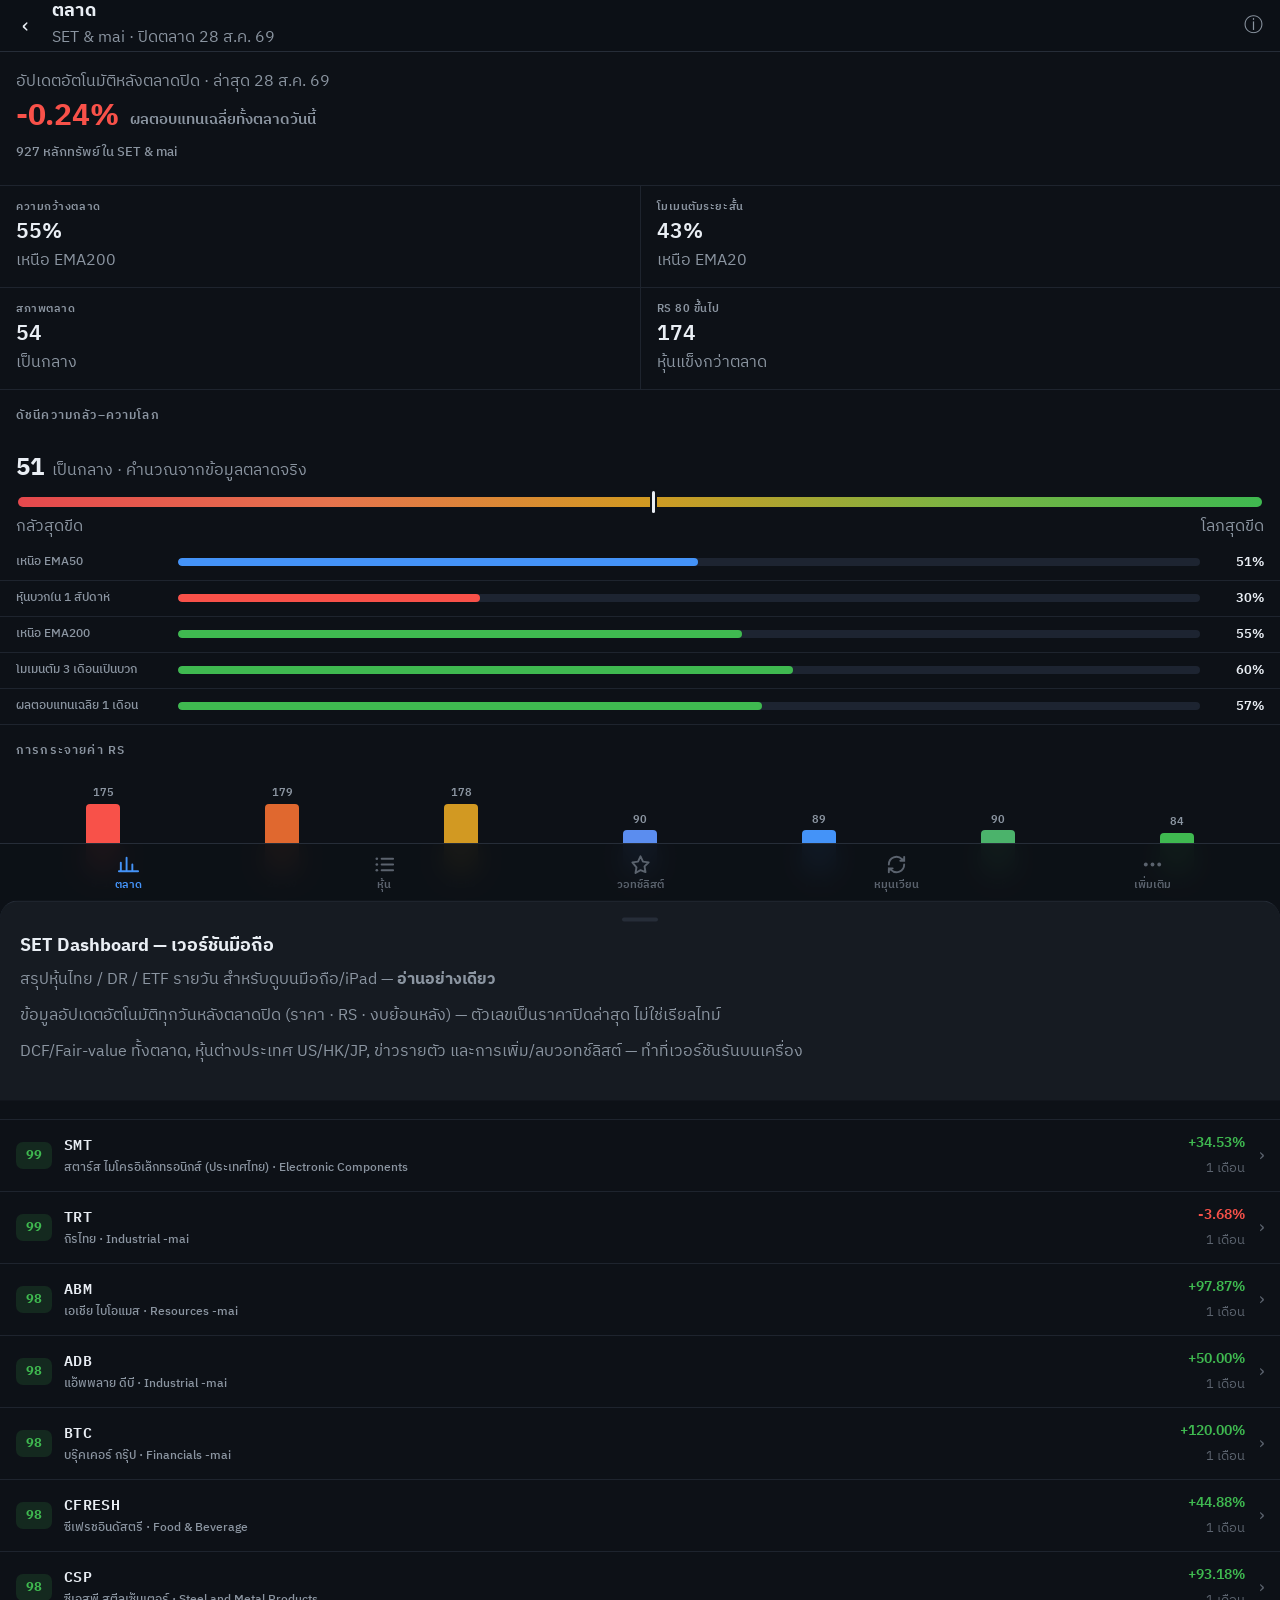
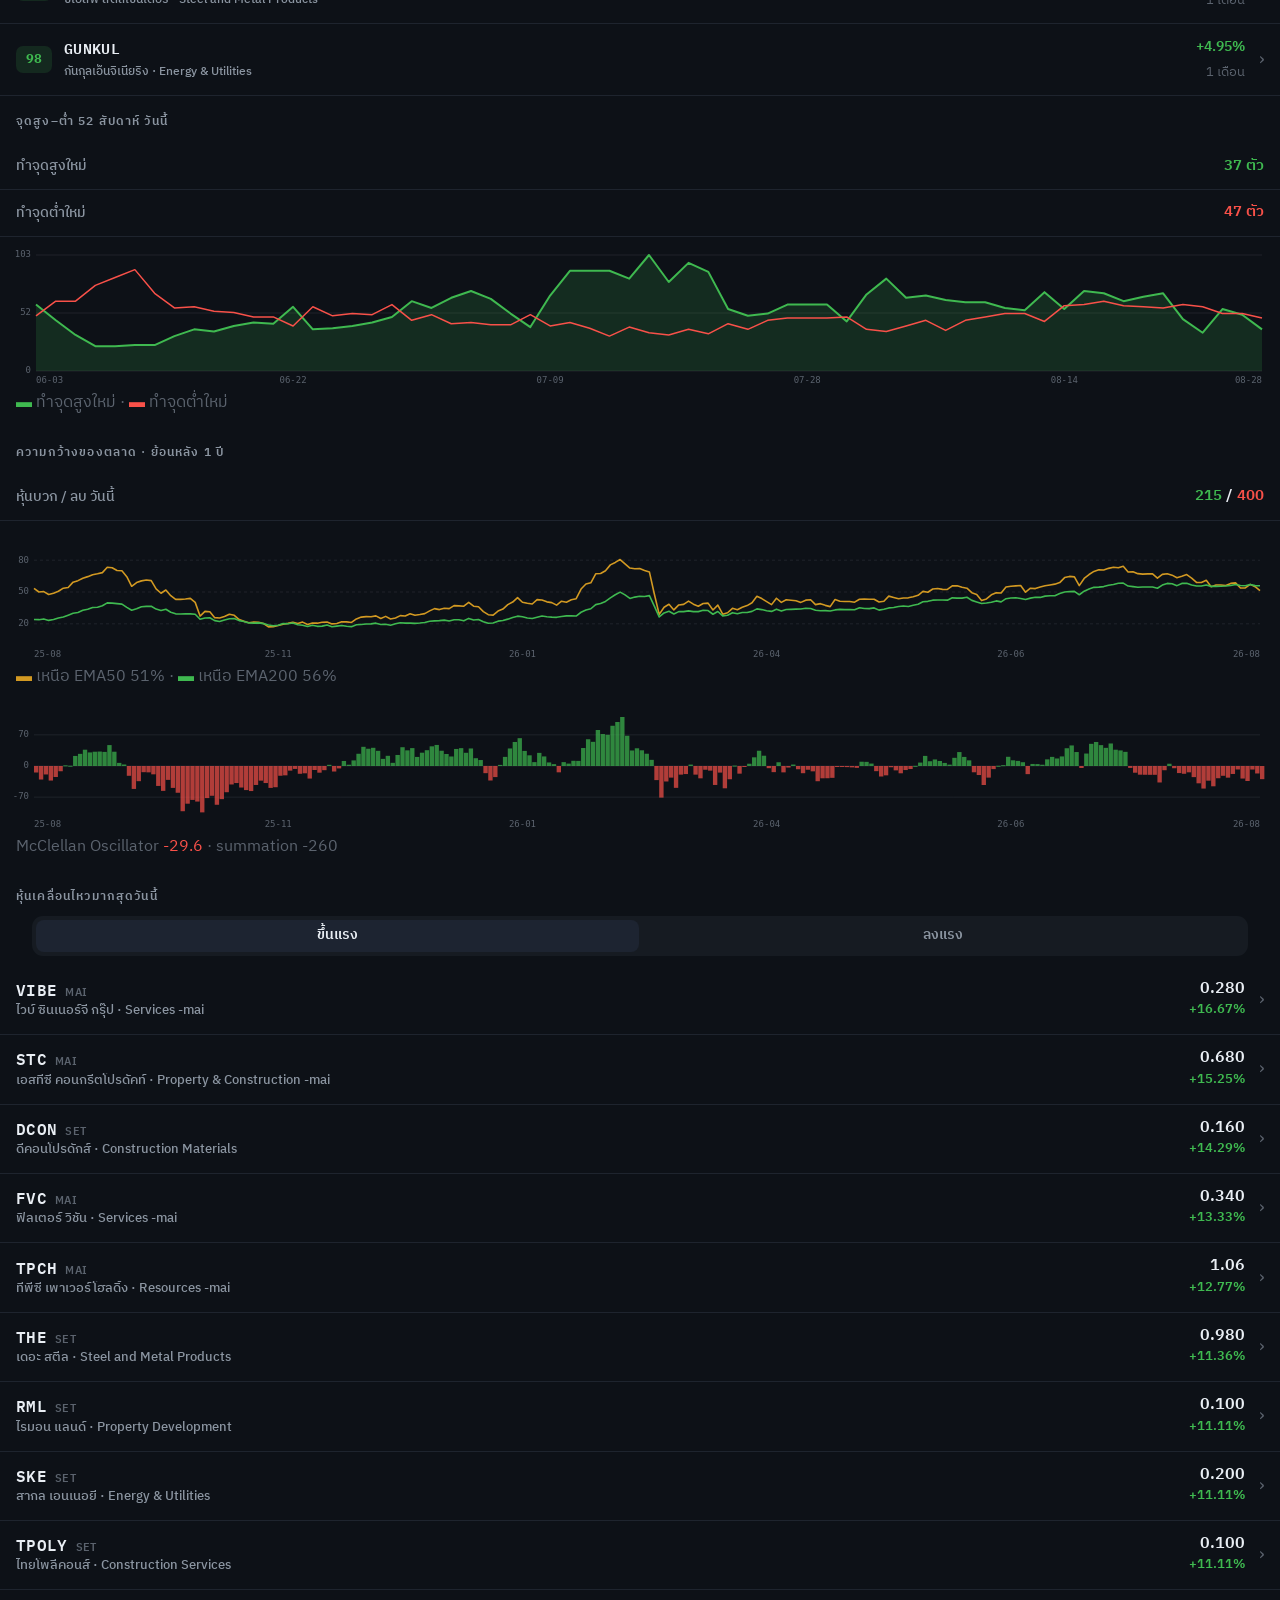
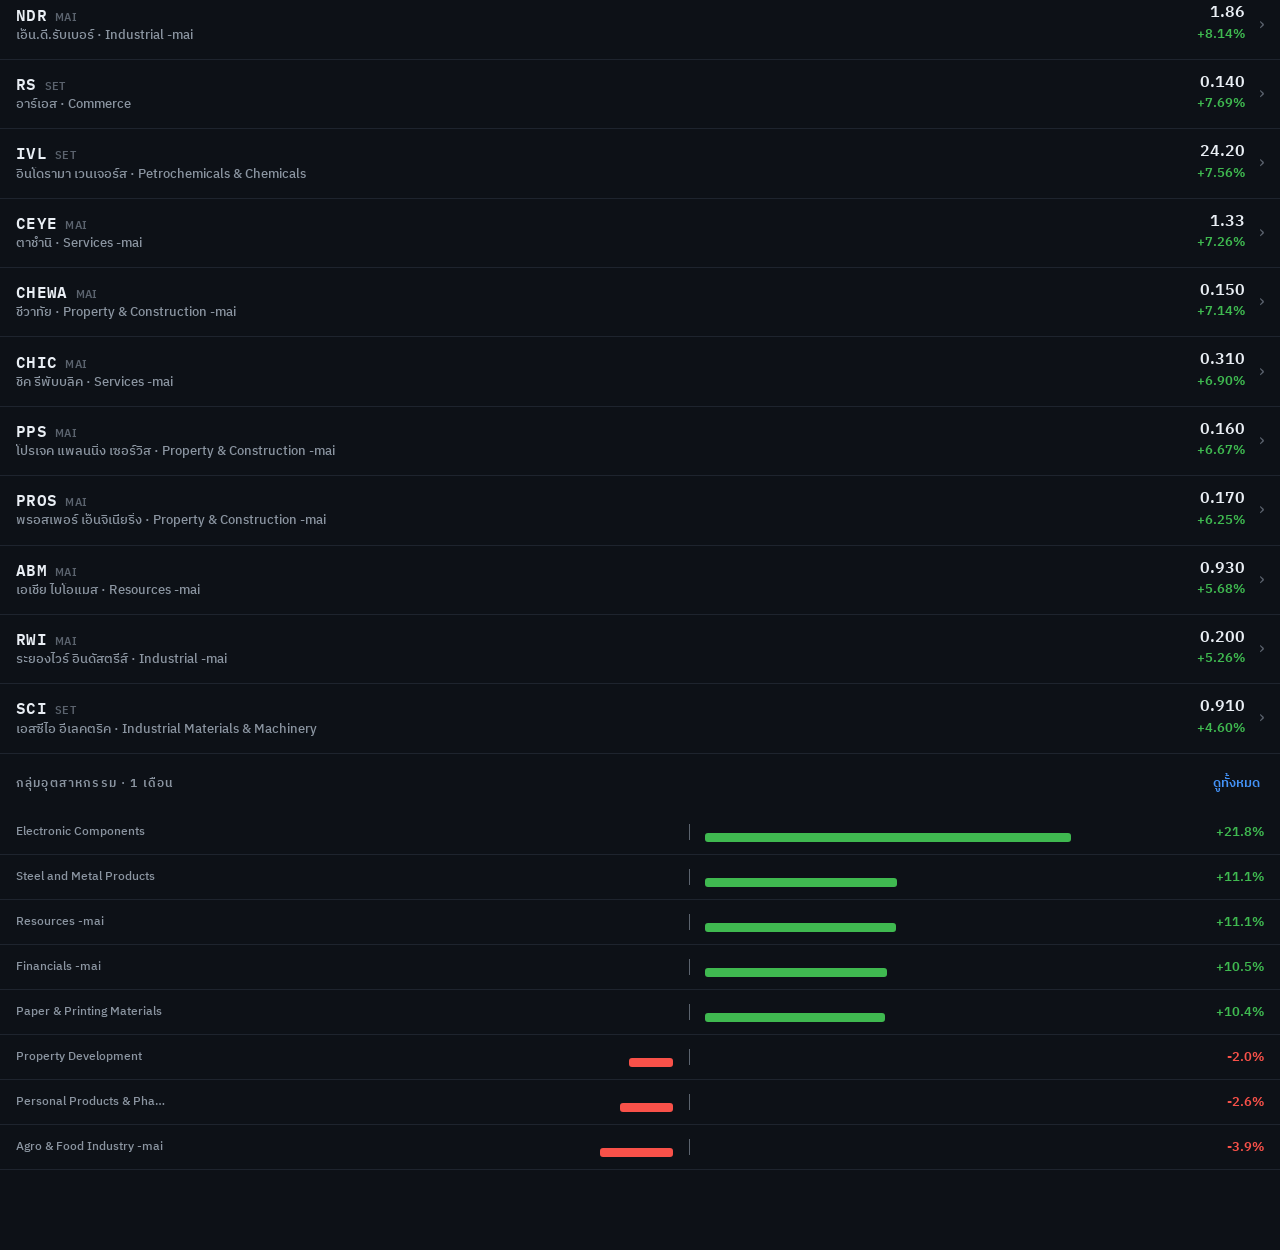
==== mobile/index.html @ a704f199 "mobile code-review: fix mai band chart null-trim, heatmap null sort order, valuation partial-load, v" ====
<!DOCTYPE html>
<html lang="th">
<head>
<meta charset="UTF-8">
<title>SET Dashboard</title>
<meta name="viewport" content="width=device-width, initial-scale=1, viewport-fit=cover">
<meta name="theme-color" content="#0d1117">
<meta name="description" content="สรุปหุ้นไทย / DR / ETF รายวัน — เวอร์ชันมือถือ อ่านอย่างเดียว">
<meta name="apple-mobile-web-app-capable" content="yes">
<meta name="apple-mobile-web-app-status-bar-style" content="black-translucent">
<meta name="apple-mobile-web-app-title" content="SET">
<link rel="manifest" href="manifest.json">
<link rel="icon" href="data:image/svg+xml,<svg xmlns='http://www.w3.org/2000/svg' viewBox='0 0 100 100'><text y='0.9em' font-size='90'>📈</text></svg>">
<link rel="apple-touch-icon" href="../static/icons/icon-180.png">
<link rel="preconnect" href="https://fonts.googleapis.com">
<link rel="preconnect" href="https://fonts.gstatic.com" crossorigin>
<link rel="stylesheet" href="https://fonts.googleapis.com/css2?family=IBM+Plex+Sans+Thai:wght@400;500;600;700&family=IBM+Plex+Mono:wght@500;600&display=swap">
<link rel="stylesheet" href="app.css?v=17">
</head>
<body>

<div class="boot" id="boot">
  <div class="spinner"></div>
  <div class="msg" id="bootMsg">กำลังโหลดข้อมูลตลาด…</div>
</div>

<div class="app" id="app" hidden>
  <header class="topbar">
    <button class="back-btn" id="backBtn" hidden aria-label="ย้อนกลับ">‹</button>
    <div style="flex:1;min-width:0">
      <h1 id="scrTitle">ตลาด</h1>
      <div class="sub" id="scrSub"></div>
    </div>
    <button class="icon-btn" id="infoBtn" aria-label="เกี่ยวกับ">ⓘ</button>
  </header>

  <main class="screen active" id="s-market"></main>
  <main class="screen" id="s-stocks"></main>
  <main class="screen" id="s-detail"></main>
  <main class="screen" id="s-watch"></main>
  <main class="screen" id="s-rotation"></main>
  <main class="screen" id="s-more"></main>
  <main class="screen" id="s-indices"></main>
  <main class="screen" id="s-valuation"></main>
  <main class="screen" id="s-heatmap"></main>
  <main class="screen" id="s-flow"></main>
  <main class="screen" id="s-screener"></main>

  <nav class="tabbar" id="tabbar">
    <button data-scr="market" class="on">
      <svg class="tb-ic" viewBox="0 0 24 24" fill="none" stroke="currentColor" stroke-width="2" stroke-linecap="round"><path d="M4 19V10M10 19V5M16 19v-7M22 19H2"/></svg>
      <span class="tb-l">ตลาด</span></button>
    <button data-scr="stocks">
      <svg class="tb-ic" viewBox="0 0 24 24" fill="none" stroke="currentColor" stroke-width="2" stroke-linecap="round"><path d="M9 6h12M9 12h12M9 18h12"/><circle cx="4" cy="6" r="1.4" fill="currentColor" stroke="none"/><circle cx="4" cy="12" r="1.4" fill="currentColor" stroke="none"/><circle cx="4" cy="18" r="1.4" fill="currentColor" stroke="none"/></svg>
      <span class="tb-l">หุ้น</span></button>
    <button data-scr="watch">
      <svg class="tb-ic" viewBox="0 0 24 24" fill="none" stroke="currentColor" stroke-width="2" stroke-linejoin="round"><path d="M12 3.5l2.6 5.5 5.9.8-4.3 4.2 1 5.9L12 17.9 6.8 20.9l1-5.9L3.5 9.8l5.9-.8z"/></svg>
      <span class="tb-l">วอทช์ลิสต์</span></button>
    <button data-scr="rotation">
      <svg class="tb-ic" viewBox="0 0 24 24" fill="none" stroke="currentColor" stroke-width="2" stroke-linecap="round"><path d="M4 12a8 8 0 0 1 13.7-5.6L20 8M20 4v4h-4"/><path d="M20 12a8 8 0 0 1-13.7 5.6L4 16M4 20v-4h4"/></svg>
      <span class="tb-l">หมุนเวียน</span></button>
    <button data-scr="more">
      <svg class="tb-ic" viewBox="0 0 24 24" fill="currentColor" stroke="none"><circle cx="5" cy="12" r="2"/><circle cx="12" cy="12" r="2"/><circle cx="19" cy="12" r="2"/></svg>
      <span class="tb-l">เพิ่มเติม</span></button>
  </nav>
</div>

<div class="scrim" id="scrim"></div>
<aside class="sheet" id="sheet" aria-label="เกี่ยวกับ">
  <div class="grab"></div>
  <h2>SET Dashboard — เวอร์ชันมือถือ</h2>
  <p>สรุปหุ้นไทย / DR / ETF รายวัน สำหรับดูบนมือถือ/iPad — <b>อ่านอย่างเดียว</b></p>
  <p>ข้อมูลอัปเดตอัตโนมัติทุกวันหลังตลาดปิด (ราคา · RS · งบย้อนหลัง) — ตัวเลขเป็นราคาปิดล่าสุด ไม่ใช่เรียลไทม์</p>
  <p>DCF/Fair-value ทั้งตลาด, หุ้นต่างประเทศ US/HK/JP, ข่าวรายตัว และการเพิ่ม/ลบวอทช์ลิสต์ — ทำที่เวอร์ชันรันบนเครื่อง</p>
</aside>

<div class="toast" id="toast"></div>

<script src="app.js?v=17"></script>
</body>
</html>
---- mobile/app.css ----
/* ============================================================
   SET Dashboard — เวอร์ชันมือถือ/iPad (viewer อ่านอย่างเดียว)
   Single committed dark world — ตรงกับ theme-color #0d1117 ของตัวเต็ม
   ทุกสี + พื้นหลัง body ทาจาก token ชัดเจน (ไม่ยืมพื้นจาก host)
   ============================================================ */
:root{
  --bg:#0d1117;
  --surface:#161b22;
  --surface-hi:#1d2431;
  --line:#262d38;
  --line-soft:#1e242e;
  --text:#e9eef4;
  --text-dim:#8b95a1;
  --text-mute:#5b636e;
  --up:#3fb950;
  --up-soft:rgba(63,185,80,.14);
  --down:#f85149;
  --down-soft:rgba(248,81,73,.14);
  --accent:#4493f8;
  --warn:#d29922;
  --sans:"IBM Plex Sans Thai","Noto Sans Thai",-apple-system,BlinkMacSystemFont,"Segoe UI",sans-serif;
  --mono:"IBM Plex Mono",ui-monospace,"SF Mono",Menlo,Consolas,monospace;
  --maxw:440px;
}
*{box-sizing:border-box}
html,body{margin:0;padding:0}
body{
  background:var(--bg);
  color:var(--text);
  font:400 16px/1.5 var(--sans);
  -webkit-font-smoothing:antialiased;
  text-rendering:optimizeLegibility;
}
button{font-family:inherit;color:inherit;cursor:pointer}
:focus-visible{outline:2px solid var(--accent);outline-offset:2px;border-radius:4px}

.app{
  max-width:var(--maxw);
  margin:0 auto;
  min-height:100dvh;
  background:var(--bg);
  position:relative;
  display:flex;
  flex-direction:column;
}
/* จอกว้างกว่าคอลัมน์เล็กน้อย (โฟนใหญ่/พับ) — คงคอลัมน์ 440px + ขีดขอบให้เห็นกรอบ */
@media (min-width:470px) and (max-width:599.98px){ .app{border-inline:1px solid var(--line)} }

/* ---------- iPad / จอกว้าง ≥600px: เต็มจอทุกแนว (เดิมตัน --maxw 440px เว้นขอบดำสองข้าง) ---------- */
@media (min-width:600px){
  :root{ --maxw:100%; }
  .app{ max-width:100%; }
  .tabbar{ max-width:100%; }
  .sheet{ max-width:560px; }                 /* bottom sheet ไม่ต้องเต็มจอ */
  .toast{ max-width:420px; }
  canvas.rrg{ max-width:560px; margin-inline:auto; }  /* RRG ต้องเกือบสี่เหลี่ยม ไม่งั้นบับเบิลยืดแนวนอน */
}

/* ---------- boot: loading / error ---------- */
.boot{
  position:fixed;inset:0;z-index:80;
  display:flex;flex-direction:column;align-items:center;justify-content:center;gap:16px;
  background:var(--bg);padding:32px;text-align:center;
}
.boot.hidden{display:none}
.spinner{
  width:34px;height:34px;border-radius:50%;
  border:3px solid var(--line);border-top-color:var(--accent);
  animation:spin .8s linear infinite;
}
@keyframes spin{to{transform:rotate(360deg)}}
.boot .msg{font:500 14px/1.5 var(--sans);color:var(--text-dim);max-width:280px}
.boot .btn{
  margin-top:6px;padding:11px 22px;border:0;border-radius:10px;
  background:var(--accent);color:#fff;font:600 14px/1 var(--sans);
}

/* ---------- toast ---------- */
.toast{
  position:fixed;left:50%;bottom:88px;transform:translateX(-50%) translateY(12px);
  z-index:70;max-width:calc(var(--maxw) - 32px);
  background:var(--surface-hi);color:var(--text);
  font:500 13px/1.4 var(--sans);
  padding:11px 16px;border-radius:10px;border:1px solid var(--line);
  box-shadow:0 8px 30px rgba(0,0,0,.5);
  opacity:0;pointer-events:none;transition:opacity .2s,transform .2s;
}
.toast.show{opacity:1;transform:translateX(-50%) translateY(0)}

/* ---------- top bar ---------- */
.topbar{
  position:sticky;top:0;z-index:40;
  min-height:52px;
  display:flex;align-items:center;gap:10px;
  padding:0 8px 0 14px;
  background:rgba(13,17,23,.86);
  backdrop-filter:blur(12px);
  -webkit-backdrop-filter:blur(12px);
  border-bottom:1px solid var(--line);
}
.topbar h1{
  font:700 18px/1.2 var(--sans);
  margin:0;flex:1;
  letter-spacing:.01em;
  white-space:nowrap;overflow:hidden;text-overflow:ellipsis;
}
.topbar .sub{font:500 12px/1.3 var(--text-dim);color:var(--text-dim);margin-top:3px;
  white-space:nowrap;overflow:hidden;text-overflow:ellipsis}
.icon-btn{
  width:38px;height:38px;flex:0 0 auto;
  display:grid;place-items:center;
  background:none;border:0;border-radius:10px;
  color:var(--text-dim);font-size:19px;
}
.icon-btn:active{background:var(--surface)}
.back-btn{
  width:34px;height:38px;flex:0 0 auto;
  display:grid;place-items:center;
  background:none;border:0;color:var(--text);
  font-size:22px;margin-left:-6px;
}

/* ---------- screens ---------- */
.screen{display:none;flex:1;padding-bottom:80px}
.screen.active{display:block;animation:fade .18s ease}
@keyframes fade{from{opacity:0;transform:translateY(4px)}to{opacity:1;transform:none}}

.sec{padding:20px 16px 6px}
.sec-head{display:flex;align-items:baseline;justify-content:space-between;margin-bottom:10px;gap:12px}
.sec-label{
  font:600 11.5px/1 var(--sans);
  letter-spacing:.1em;text-transform:uppercase;
  color:var(--text-dim);
}
.sec-link{font:600 12.5px/1 var(--sans);color:var(--accent);background:none;border:0;padding:4px;flex:0 0 auto}
.note{padding:14px 16px 4px;font:500 12.5px/1.65 var(--sans);color:var(--text-dim)}

/* ---------- generic list row ---------- */
.row{
  display:flex;align-items:center;gap:12px;
  padding:14px 16px;
  border-bottom:1px solid var(--line-soft);
  background:none;border-left:0;border-right:0;border-top:0;
  width:100%;text-align:left;
}
.row:active{background:var(--surface)}
.row .lead{flex:1;min-width:0}
.row .nm{
  display:flex;align-items:baseline;gap:8px;
  white-space:nowrap;overflow:hidden;
}
.tkr-lg{font:600 16px/1.2 var(--mono);letter-spacing:.02em;color:var(--text)}
.mkt-tag{font:600 10.5px/1 var(--sans);letter-spacing:.04em;color:var(--text-mute);text-transform:uppercase;flex:0 0 auto}
.row .sub2{
  display:block;margin-top:4px;
  font:500 12.5px/1.35 var(--sans);color:var(--text-dim);
  white-space:nowrap;overflow:hidden;text-overflow:ellipsis;
}
.row .trail{text-align:right;flex:0 0 auto;padding-left:10px}
.row .px{font:600 16px/1.15 var(--sans);font-variant-numeric:tabular-nums}
.row .dl{font:600 13px/1.2 var(--sans);font-variant-numeric:tabular-nums;margin-top:3px}
.up{color:var(--up)}
.down{color:var(--down)}
.flat{color:var(--text-dim)}
.chev{color:var(--text-mute);font-size:18px;flex:0 0 auto;margin-left:2px}

/* ---------- market: hero summary ---------- */
.mkt-hero{padding:18px 16px 8px}
.mkt-hero .as-of{font:500 12px/1.4 var(--text-dim);color:var(--text-dim)}
.mkt-hero .big{display:flex;align-items:flex-end;gap:12px;margin-top:8px}
.mkt-hero .idx{font:700 30px/1 var(--sans);font-variant-numeric:tabular-nums;letter-spacing:-.01em}
.mkt-hero .idx-d{font:600 15px/1.3 var(--sans);color:var(--text-dim);padding-bottom:3px}
.mkt-hero .hero-ctx{margin-top:12px;font:500 12.5px/1.5 var(--sans);color:var(--text-dim)}

.tiles{
  display:grid;grid-template-columns:1fr 1fr;gap:1px;
  background:var(--line-soft);
  border-block:1px solid var(--line-soft);
  margin-top:14px;
}
.tile{background:var(--bg);padding:14px 16px}
.tile .t-l{font:600 11px/1.3 var(--sans);letter-spacing:.05em;text-transform:uppercase;color:var(--text-dim)}
.tile .t-v{font:600 21px/1 var(--sans);font-variant-numeric:tabular-nums;margin-top:8px}
.tile .t-s{font:500 12px/1.35 var(--text-dim);color:var(--text-dim);margin-top:6px}

/* ---------- bars (breadth / fear-greed / sector) ---------- */
.bar-row{display:flex;align-items:center;gap:12px;padding:11px 16px;border-bottom:1px solid var(--line-soft)}
.bar-row .bl{font:500 13px/1 var(--sans);color:var(--text-dim);width:64px;flex:0 0 auto}
.bar-row .bl.wide{width:150px;font-size:12px;white-space:nowrap;overflow:hidden;text-overflow:ellipsis}
.track{flex:1;height:8px;border-radius:5px;background:var(--surface-hi);overflow:hidden;position:relative}
.fill{display:block;height:100%;border-radius:5px;background:var(--accent);min-width:3px}
.fill.g{background:var(--up)}
.fill.r{background:var(--down)}
.bar-row .bv{font:600 13px/1 var(--sans);font-variant-numeric:tabular-nums;width:52px;text-align:right;flex:0 0 auto}

/* diverging sector bar */
.dv{flex:1;height:22px;position:relative;display:flex;align-items:center}
.dv .mid{position:absolute;left:50%;top:3px;bottom:3px;width:1px;background:var(--text-mute)}
.dv .seg{position:absolute;height:9px;border-radius:3px}
.dv .seg.g{background:var(--up);left:50%}
.dv .seg.r{background:var(--down);right:50%}

/* ---------- RS distribution histogram ---------- */
.rsd{display:flex;align-items:flex-end;gap:5px;height:104px;padding:16px 16px 4px}
.rsd .col{flex:1;display:flex;flex-direction:column;align-items:center;justify-content:flex-end;height:100%;gap:5px;min-width:0}
.rsd .col .cnt{font:600 10.5px/1 var(--sans);color:var(--text-dim);font-variant-numeric:tabular-nums}
.rsd .col .bar{width:100%;max-width:34px;border-radius:4px 4px 2px 2px;min-height:3px}
.rsd-x{display:flex;gap:5px;padding:0 16px 2px}
.rsd-x span{flex:1;text-align:center;font:600 9.5px/1.3 var(--mono);color:var(--text-mute);letter-spacing:-.02em}
.rsd-sum{padding:8px 16px 12px;font:600 12px/1.5 var(--sans);color:var(--text-dim);font-variant-numeric:tabular-nums}

/* ---------- RS leaders row ---------- */
.rlr{display:flex;align-items:center;gap:12px;width:100%;text-align:left;
  padding:12px 16px;border:0;border-bottom:1px solid var(--line-soft);background:none}
.rlr:active{background:var(--surface)}
.rlr .rk{flex:0 0 auto;width:36px;height:27px;display:grid;place-items:center;border-radius:7px;
  background:var(--surface-hi);color:var(--text-dim);font:700 13px/1 var(--sans);font-variant-numeric:tabular-nums}
.rlr .rk.hot{background:var(--up-soft);color:var(--up)}
.rlr .mid2{flex:1;min-width:0}
.rlr .mid2 .tkr-lg{font-size:15px}
.rlr .mid2 .sub2{display:block;margin-top:3px;font:500 12px/1.3 var(--sans);color:var(--text-dim);
  white-space:nowrap;overflow:hidden;text-overflow:ellipsis}
.rlr .mo{flex:0 0 auto;text-align:right}
.rlr .mo .mv{font:600 13.5px/1.2 var(--sans);font-variant-numeric:tabular-nums}
.rlr .mo .ml{display:block;font:500 10px/1 var(--text-mute);color:var(--text-mute);margin-top:3px}

/* rotation row (เดิม — ยังใช้ที่ dvRow market) */
.rot-row{display:flex;align-items:center;gap:12px;padding:14px 16px;border-bottom:1px solid var(--line-soft)}
.rot-row .rl{width:170px;flex:0 0 auto;min-width:0}
.rot-row .rn{display:block;font:600 13.5px/1.3 var(--sans);white-space:nowrap;overflow:hidden;text-overflow:ellipsis}
.rot-row .rc{display:block;margin-top:3px;font:500 11px/1 var(--text-dim);color:var(--text-dim)}
.rot-row .rv{width:62px;flex:0 0 auto;text-align:right;font:600 15.5px/1 var(--sans);font-variant-numeric:tabular-nums}

/* ---------- rotation + RRG (เฟส 2 ข้อ 8) ---------- */
canvas.rrg{width:100%;height:340px;display:block;touch-action:manipulation}
.rrg-legend{display:flex;gap:7px;padding:2px 16px 10px;overflow-x:auto;scrollbar-width:none}
.rrg-legend::-webkit-scrollbar{display:none}
.rrg-chip{flex:0 0 auto;display:flex;align-items:center;gap:6px;padding:6px 11px;border-radius:9px;
  background:var(--surface);border:1px solid var(--line);
  font:600 11.5px/1 var(--sans);color:var(--text-dim);white-space:nowrap}
.rrg-chip .rc-sq{width:9px;height:9px;border-radius:3px;background:var(--cc);flex:0 0 auto}
.rrg-chip.on{border-color:var(--cc);color:var(--text);background:var(--surface-hi)}

.rot-sel{margin:4px 16px 8px;padding:13px 14px;border:1px solid var(--line);border-radius:12px;background:var(--surface)}
.rot-sel .rs-h{display:flex;align-items:center;gap:8px;justify-content:space-between}
.rot-sel .rs-n{font:600 14.5px/1.3 var(--sans);min-width:0;overflow:hidden;text-overflow:ellipsis;white-space:nowrap}
.rot-sel .rs-q{flex:0 0 auto;font:700 11px/1 var(--sans);padding:4px 9px;border-radius:7px}
.rot-sel .rs-g{display:grid;grid-template-columns:auto 1fr auto 1fr;gap:7px 12px;margin-top:11px;
  font:500 12px/1 var(--sans);color:var(--text-dim);align-items:baseline}
.rot-sel .rs-g b{font:600 13px/1 var(--sans);color:var(--text);text-align:right;font-variant-numeric:tabular-nums}
.rot-sel .rs-clear{margin-top:12px;width:100%;padding:9px;border:1px solid var(--line);border-radius:9px;
  background:var(--surface-hi);color:var(--text-dim);font:600 12.5px/1 var(--sans)}

.rot-row2{display:flex;align-items:center;gap:10px;width:100%;text-align:left;background:none;
  border:0;border-bottom:1px solid var(--line-soft);padding:13px 16px}
.rot-row2:active{background:var(--surface)}
.rot-row2 .rl{flex:1;min-width:0}
.rot-row2 .rn{display:block;font:600 13.5px/1.3 var(--sans);white-space:nowrap;overflow:hidden;text-overflow:ellipsis}
.rot-row2 .rc{display:block;margin-top:3px;font:500 11px/1 var(--sans);color:var(--text-dim)}
.rot-row2 .rq{flex:0 0 auto;width:52px;text-align:center;font:700 11.5px/1 var(--sans)}
.rot-row2 .rv{flex:0 0 auto;width:62px;text-align:right;font:600 15px/1 var(--sans);font-variant-numeric:tabular-nums}

.rot-al{display:flex;flex-wrap:wrap;align-items:baseline;gap:4px 8px;padding:9px 16px;border-bottom:1px solid var(--line-soft);
  font:500 12.5px/1.4 var(--sans)}
.rot-al .ra-d{font:600 10.5px/1 var(--mono);color:var(--text-mute)}
.rot-al .ra-n{font:600 12.5px/1.3 var(--sans);color:var(--text)}
.rot-al .ra-t{font:500 10px/1 var(--sans);color:var(--text-mute);border:1px solid var(--line);border-radius:5px;padding:2px 5px}
.rot-al .ra-q{width:100%;color:var(--text-dim);font:500 12px/1.3 var(--sans)}
.rot-al.pend{color:var(--text-dim)}

/* ---------- fear & greed compact ---------- */
.fg{padding:16px 16px 6px}
.fg-scale{
  height:10px;border-radius:6px;position:relative;margin:14px 2px 0;
  background:linear-gradient(90deg,#e5484d 0%,#e5734d 25%,#d29922 50%,#7cb342 75%,#3fb950 100%);
}
.fg-mark{position:absolute;top:-6px;width:3px;height:22px;border-radius:2px;background:var(--text);box-shadow:0 0 0 2px var(--bg)}
.fg-ends{display:flex;justify-content:space-between;font:500 11px/1 var(--text-dim);color:var(--text-dim);margin-top:8px}
.fg-val{display:flex;align-items:baseline;gap:8px;margin-top:2px}
.fg-val b{font:700 24px/1 var(--sans)}
.fg-val span{font:600 13px/1 var(--text-dim);color:var(--text-dim)}

/* ---------- segmented control ---------- */
.seg{display:flex;gap:3px;margin:14px 16px 4px;background:var(--surface);border-radius:11px;padding:4px}
.seg button{
  flex:1;padding:9px 6px;border:0;border-radius:8px;
  font:600 13.5px/1 var(--sans);color:var(--text-dim);background:none;
  transition:background .12s,color .12s;white-space:nowrap;
}
.seg button.on{background:var(--surface-hi);color:var(--text)}

/* ---------- search + sort ---------- */
.search{margin:12px 16px 0;position:relative}
.search input{
  width:100%;padding:11px 14px 11px 38px;
  background:var(--surface);border:1px solid var(--line);border-radius:11px;
  color:var(--text);font:500 15px/1 var(--sans);
}
.search input::placeholder{color:var(--text-mute)}
.search .mag{position:absolute;left:12px;top:50%;transform:translateY(-50%);width:17px;height:17px;color:var(--text-mute)}
.sortbar{display:flex;gap:8px;padding:12px 16px 4px;overflow-x:auto;scrollbar-width:none}
.sortbar::-webkit-scrollbar{display:none}
.sortchip{
  flex:0 0 auto;padding:7px 13px;border-radius:9px;
  background:var(--surface);border:1px solid var(--line);
  font:600 12.5px/1 var(--sans);color:var(--text-dim);
}
.sortchip.on{background:var(--accent);border-color:var(--accent);color:#fff}
.list-cap{padding:16px;font:500 12.5px/1.5 var(--text-mute);color:var(--text-mute);text-align:center}

/* ---------- stocks: view tabs (พอร์ตจาก "หุ้นทั้งหมด" ในเว็บ) ---------- */
.vtabs{display:flex;gap:6px;padding:12px 16px 2px;overflow-x:auto;scrollbar-width:none}
.vtabs::-webkit-scrollbar{display:none}
.vtab{
  flex:0 0 auto;padding:8px 13px;border-radius:9px;
  background:var(--surface);border:1px solid var(--line);
  font:600 12.5px/1 var(--sans);color:var(--text-dim);white-space:nowrap;
}
.vtab.on{background:var(--accent);border-color:var(--accent);color:#fff}

/* ---------- group breadth row (ความกว้าง EMA รายกลุ่ม) ---------- */
.gbr{padding:13px 16px;border-bottom:1px solid var(--line-soft)}
.gbr .gb-top{display:flex;align-items:baseline;justify-content:space-between;gap:10px}
.gbr .gb-nm{font:600 14px/1.3 var(--sans);white-space:nowrap;overflow:hidden;text-overflow:ellipsis}
.gbr .gb-sc{font:700 16px/1 var(--sans);font-variant-numeric:tabular-nums;flex:0 0 auto}
.gbr .gb-sub{font:500 11px/1 var(--text-dim);color:var(--text-dim);margin-top:4px}
.gbr .gb-bars{display:flex;flex-direction:column;gap:6px;margin-top:9px}
.gb-mini{display:flex;align-items:center;gap:8px}
.gb-mini .gb-ml{font:600 10px/1 var(--mono);color:var(--text-mute);width:46px;flex:0 0 auto;letter-spacing:-.02em}
.gb-mini .track{flex:1;height:6px;border-radius:4px;background:var(--surface-hi);overflow:hidden}
.gb-mini .gb-mv{font:600 11px/1 var(--sans);font-variant-numeric:tabular-nums;width:34px;text-align:right;flex:0 0 auto;color:var(--text-dim)}

/* ---------- sector rank grid (จัดอันดับกลุ่ม) ---------- */
.grk{
  display:grid;grid-template-columns:1fr 42px 42px 42px 42px 40px;gap:6px;align-items:center;
  padding:11px 16px;border-bottom:1px solid var(--line-soft);
  font-variant-numeric:tabular-nums;
}
.grk>span{text-align:center}
.grk.grk-hd{
  font:600 10px/1 var(--sans);letter-spacing:.02em;text-transform:uppercase;
  color:var(--text-dim);border-bottom:1px solid var(--line);
}
.grk .sr-nm{
  font:600 12.5px/1.3 var(--sans);text-align:left;
  display:flex;flex-direction:column;gap:2px;min-width:0;overflow:hidden;
}
.grk .sr-avg{font:700 13px/1 var(--sans);text-align:right}
.sr-mom{font:600 10.5px/1 var(--sans)}
.rkb{display:inline-block;padding:2px 5px;border-radius:4px;font:700 10.5px/1.4 var(--sans)}
.rkb.a{background:var(--up-soft);color:var(--up)}
.rkb.b{background:rgba(210,153,34,.16);color:var(--warn)}
.rkb.c{background:rgba(224,104,47,.18);color:#e0682f}
.rkb.d{background:var(--down-soft);color:var(--down)}
.rkb.flat{background:var(--surface-hi);color:var(--text-mute)}

/* ---------- detail: hero ---------- */
.d-hero{padding:16px}
.d-hero .d-px{display:flex;align-items:flex-end;gap:12px;flex-wrap:wrap}
.d-hero .d-big{font:700 34px/1 var(--sans);font-variant-numeric:tabular-nums;letter-spacing:-.015em}
.d-hero .d-chg{font:600 15px/1 var(--sans);font-variant-numeric:tabular-nums;padding-bottom:5px}
.d-hero .d-time{font:500 12px/1.4 var(--text-dim);color:var(--text-dim);margin-top:12px}

.tf{display:flex;gap:6px;padding:6px 16px 0;overflow-x:auto;scrollbar-width:none}
.tf::-webkit-scrollbar{display:none}
.tf button{
  flex:0 0 auto;padding:7px 13px;border:0;border-radius:8px;
  background:var(--surface);color:var(--text-dim);
  font:600 12.5px/1 var(--mono);letter-spacing:.02em;
}
.tf button.on{background:var(--accent);color:#fff}
.chart-wrap{padding:10px 8px 4px}
canvas.spark{width:100%;height:190px;display:block}
.range-note{
  display:flex;justify-content:space-between;align-items:baseline;padding:2px 16px 6px;
  font:600 13px/1 var(--sans);color:var(--text-dim);font-variant-numeric:tabular-nums;
}
.chart-src{padding:0 16px 12px;font:500 11px/1.4 var(--text-mute);color:var(--text-mute)}

/* ---------- stat rows ---------- */
.stat{
  display:flex;align-items:center;justify-content:space-between;gap:14px;
  padding:13px 16px;border-bottom:1px solid var(--line-soft);
}
.stat .k{font:500 14px/1.35 var(--sans);color:var(--text-dim)}
.stat .v{font:600 14.5px/1.35 var(--sans);font-variant-numeric:tabular-nums;text-align:right}
.pill{display:inline-block;padding:3px 9px;border-radius:999px;font:600 12px/1.5 var(--sans)}
.pill.g{background:var(--up-soft);color:var(--up)}
.pill.r{background:var(--down-soft);color:var(--down)}
.pill.n{background:var(--surface-hi);color:var(--text-dim)}
.pill.w{background:rgba(210,153,34,.16);color:var(--warn)}

/* quarterly P&L table */
.qtbl{padding:4px 8px 14px}
.qtr{
  display:grid;grid-template-columns:64px 1fr 1fr 58px;gap:8px;
  padding:9px 8px;border-bottom:1px solid var(--line-soft);
  font:600 12.5px/1.3 var(--sans);font-variant-numeric:tabular-nums;
  text-align:right;
}
.qtr span:first-child{text-align:left}
.qtr .qp{font:600 11.5px/1.3 var(--mono);color:var(--text-dim);letter-spacing:.02em}
.qtr.qhd{
  font:600 10.5px/1 var(--sans);letter-spacing:.04em;text-transform:uppercase;
  color:var(--text-dim);border-bottom:1px solid var(--line);
}

/* f-score checklist */
.fchk{padding:4px 16px 14px}
.fchk .fi{display:flex;gap:10px;padding:8px 0;font:500 13.5px/1.4 var(--sans);border-bottom:1px solid var(--line-soft)}
.fchk .fi:last-child{border-bottom:0}
.fchk .fi .mk{flex:0 0 auto;width:18px;text-align:center;font-weight:700}
.fchk .fi.ok .mk{color:var(--up)}
.fchk .fi.no .mk{color:var(--text-mute)}
.fchk .fi.no{color:var(--text-dim)}

/* ---------- "more" menu ---------- */
.mitem{
  display:flex;align-items:center;gap:13px;width:100%;text-align:left;
  padding:14px 16px;border:0;background:none;
  border-bottom:1px solid var(--line-soft);
}
.mitem:not(.soon):active{background:var(--surface)}
.mitem .mi-ic{font-size:18px;width:24px;text-align:center;flex:0 0 auto}
.mitem .mi-body{flex:1;min-width:0}
.mitem .mi-t{display:block;font:600 14px/1.3 var(--sans)}
.mitem .mi-s{display:block;margin-top:3px;font:500 11.5px/1.45 var(--sans);color:var(--text-dim)}
.mitem.soon{opacity:.5}
.mitem.soon .mi-t{color:var(--text-dim);font-weight:500}
.mi-badge{
  flex:0 0 auto;font:600 10px/1 var(--sans);color:var(--text-mute);
  border:1px solid var(--line);border-radius:6px;padding:4px 7px;letter-spacing:.02em;
}

/* ---------- bottom tab bar ---------- */
.tabbar{
  position:fixed;bottom:0;left:0;right:0;
  max-width:var(--maxw);margin:0 auto;z-index:50;
  display:grid;grid-template-columns:repeat(5,1fr);
  background:rgba(13,17,23,.94);
  backdrop-filter:blur(12px);-webkit-backdrop-filter:blur(12px);
  border-top:1px solid var(--line);
  padding-bottom:env(safe-area-inset-bottom);
}
.tabbar button{
  border:0;background:none;padding:9px 4px 10px;
  display:flex;flex-direction:column;align-items:center;gap:4px;
  color:var(--text-mute);
}
.tabbar button .tb-ic{width:23px;height:23px}
.tabbar button .tb-l{font:600 10.5px/1 var(--sans)}
.tabbar button.on{color:var(--accent)}

/* ---------- info sheet ---------- */
.scrim{position:fixed;inset:0;z-index:60;background:rgba(0,0,0,.5);opacity:0;pointer-events:none;transition:opacity .2s}
.scrim.open{opacity:1;pointer-events:auto}
.sheet{
  position:fixed;left:0;right:0;bottom:0;z-index:61;
  max-width:var(--maxw);margin:0 auto;
  background:var(--surface);
  border-radius:18px 18px 0 0;border-top:1px solid var(--line);
  transform:translateY(100%);transition:transform .24s cubic-bezier(.32,.72,0,1);
  max-height:82dvh;overflow-y:auto;
  padding:8px 20px calc(24px + env(safe-area-inset-bottom));
}
.sheet.open{transform:none}
.sheet .grab{width:36px;height:4px;border-radius:3px;background:var(--line);margin:8px auto 14px}
.sheet h2{font:700 18px/1.3 var(--sans);margin:0 0 10px}
.sheet p{font:500 13.5px/1.7 var(--text-dim);color:var(--text-dim);margin:0 0 12px}

/* ============================================================
   เฟส 2 ข้อ 4 + 6 : ดัชนีกลุ่ม / Valuation / Heatmap ตลาดไทย
   ============================================================ */

/* ---------- Heatmap grid (ตลาดไทย + ดัชนี) ---------- */
.hm-sec{padding:12px 12px 2px}
.hm-sh{display:flex;align-items:baseline;gap:8px;margin-bottom:6px;padding:0 4px}
.hm-sn{font:600 12px/1.3 var(--sans);flex:1;min-width:0;white-space:nowrap;overflow:hidden;text-overflow:ellipsis}
.hm-sh .up,.hm-sh .down{font:700 11.5px/1 var(--sans);font-variant-numeric:tabular-nums;flex:0 0 auto}
.hm-sc{font:500 10px/1 var(--text-mute);color:var(--text-mute);flex:0 0 auto}
.hm-cells{display:flex;flex-wrap:wrap;gap:3px}
.hm-cell{
  width:calc((100% - 12px)/5);min-width:0;
  border:0;border-radius:6px;padding:6px 3px;
  display:flex;flex-direction:column;align-items:center;gap:2px;line-height:1;
}
.hm-cell:active{filter:brightness(1.15)}
.hm-cell .hc-s{font:700 10.5px/1 var(--mono);letter-spacing:-.02em;max-width:100%;overflow:hidden;text-overflow:ellipsis;white-space:nowrap}
.hm-cell .hc-p{font:500 8.5px/1 var(--sans);opacity:.82;font-variant-numeric:tabular-nums}
.hm-cell .hc-v{font:600 9.5px/1 var(--sans);font-variant-numeric:tabular-nums}

/* ---------- ดัชนีกลุ่ม: การ์ด ---------- */
.idxr{padding:12px 16px 11px;border-bottom:1px solid var(--line-soft)}
.ir-top{display:flex;align-items:baseline;justify-content:space-between;gap:10px}
.ir-l{min-width:0;flex:1;display:flex;flex-direction:column;gap:2px}
.ir-sym{font:600 14px/1.15 var(--mono);letter-spacing:.02em}
.ir-nm{font:500 11.5px/1.3 var(--sans);color:var(--text-dim);white-space:nowrap;overflow:hidden;text-overflow:ellipsis}
.ir-r{text-align:right;flex:0 0 auto}
.ir-last{display:block;font:600 15px/1.15 var(--sans);font-variant-numeric:tabular-nums}
.ir-r .dl{font:600 12px/1.2 var(--sans);font-variant-numeric:tabular-nums;margin-top:2px;display:block}
.ir-spark{width:100%;height:52px;display:block;margin:8px 0 4px}
.ir-rets{display:flex;gap:4px}
.ir-rets>span{flex:1;text-align:center;display:flex;flex-direction:column;gap:2px;min-width:0}
.ir-rets i{font:500 9px/1 var(--sans);color:var(--text-mute);font-style:normal}
.ir-rets b{font:600 11px/1 var(--sans);font-variant-numeric:tabular-nums}
.ir-foot{display:flex;gap:16px;margin-top:9px}
.ir-foot>span{font:500 10.5px/1 var(--sans);color:var(--text-dim)}
.ir-foot b{font-weight:700;font-variant-numeric:tabular-nums}

/* ---------- Valuation ---------- */
.vsnap{padding:4px 16px 2px}
.vs-row{padding:12px 0;border-bottom:1px solid var(--line-soft)}
.vs-row:last-child{border-bottom:0}
.vs-mk{font:700 13px/1 var(--sans);margin-bottom:10px}
.vs-grid{display:grid;grid-template-columns:1fr 1fr 1fr;gap:12px 8px}
.vs-c{display:flex;flex-direction:column;gap:3px;min-width:0}
.vs-c i{font:500 10px/1.2 var(--sans);color:var(--text-mute);font-style:normal}
.vs-c b{font:600 13px/1.2 var(--sans);font-variant-numeric:tabular-nums;white-space:nowrap;overflow:hidden;text-overflow:ellipsis}

.vband{padding:2px 16px 2px}
.vband-h{font:600 10.5px/1 var(--sans);letter-spacing:.1em;text-transform:uppercase;color:var(--text-dim);padding:14px 0 2px}
.vcard{padding:13px 0;border-bottom:1px solid var(--line-soft)}
.vcard:last-child{border-bottom:0}
.vc-head{display:flex;align-items:center;justify-content:space-between;gap:10px}
.vc-t{font:600 13px/1.2 var(--sans)}
.vc-now{font:700 26px/1 var(--sans);font-variant-numeric:tabular-nums;margin:9px 0 3px}
.vc-now i{font:600 13px/1 var(--text-dim);color:var(--text-dim);font-style:normal;margin-left:2px}
.vc-pct{font:500 11.5px/1.4 var(--sans);color:var(--text-dim);margin-bottom:6px}
.vc-pct b{color:var(--text);font-variant-numeric:tabular-nums}
.vcard .track{margin:0 0 8px}
.vc-spark{width:100%;height:92px;display:block;margin-bottom:6px}
.vc-stat{font:500 10.5px/1.5 var(--sans);color:var(--text-mute);font-variant-numeric:tabular-nums}

/* ============================================================
   เฟส 2 ข้อ 5 : เงินทุน (กระแสเงิน / ชอร์ต / ผู้บริหาร / สัญญาณรวม)
   ============================================================ */

/* ---------- กระแสเงิน: legend + ตาราง ---------- */
.flow-leg{display:flex;flex-wrap:wrap;gap:12px 16px;padding:8px 16px 2px}
.flow-leg span{display:flex;align-items:center;gap:5px;font:500 11.5px/1.3 var(--sans);color:var(--text-dim)}
.flow-leg i{width:10px;height:10px;border-radius:3px;flex:0 0 auto}
.flow-leg b{font-weight:700;font-variant-numeric:tabular-nums}

.ftbl{padding:6px 8px 18px}
.ftr{display:grid;gap:6px;padding:8px 6px;border-bottom:1px solid var(--line-soft);
  font:600 11.5px/1.3 var(--mono);text-align:right;font-variant-numeric:tabular-nums;align-items:center}
.ftr>span:first-child{text-align:left;color:var(--text-dim);font-family:var(--sans)}
.ftr.fhd{font:600 10px/1.2 var(--sans);letter-spacing:.02em;text-transform:uppercase;
  color:var(--text-dim);border-bottom:1px solid var(--line)}
.ftr.ftot{font-weight:700;background:var(--surface);border-radius:6px;border-bottom:0;margin:2px 0}

/* ---------- ชอร์ต: สรุป chips ---------- */
.shsum{display:grid;grid-template-columns:repeat(4,1fr);gap:8px;padding:12px 16px 6px}
.shc{display:flex;flex-direction:column;align-items:center;gap:3px;padding:10px 4px;border-radius:10px;
  background:var(--surface);border:1px solid var(--line)}
.shc b{font:700 17px/1 var(--sans);font-variant-numeric:tabular-nums}
.shc i{font:500 10px/1.2 var(--sans);color:var(--text-dim);font-style:normal}
.shc.on{border-color:var(--accent);background:var(--surface-hi)}

/* ---------- ชอร์ต: Squeeze radar ---------- */
.sqz{display:flex;flex-wrap:wrap;gap:8px;padding:6px 16px 4px}
.sqzc{flex:1;min-width:150px;background:var(--surface);border:1px solid var(--line);border-radius:10px;padding:10px 12px;text-align:left}
.sqzc .sq-s{font:700 15px/1 var(--mono);color:var(--accent)}
.sqzc .sq-r{display:flex;justify-content:space-between;gap:8px;margin-top:6px;font:500 11px/1.3 var(--sans);color:var(--text-dim)}
.sqzc .sq-r b{color:var(--text);font-weight:700;font-variant-numeric:tabular-nums}

/* ---------- ชอร์ต: ตารางรายหุ้น ---------- */
.shr{display:grid;grid-template-columns:1fr auto auto;gap:12px;align-items:center;
  padding:11px 16px;border:0;border-bottom:1px solid var(--line-soft);
  width:100%;text-align:left;background:none}
.shr:active{background:var(--surface)}
.shr .s-l{min-width:0}
.shr .s-l .tkr-lg{font-size:14px}
.shr .s-l .sub2{display:block;margin-top:3px;font:500 11.5px/1.3 var(--sans);color:var(--text-dim);
  white-space:nowrap;overflow:hidden;text-overflow:ellipsis}
.shr .s-pos{text-align:right;font:700 13px/1.25 var(--sans);font-variant-numeric:tabular-nums;flex:0 0 auto;min-width:56px}
.shr .s-pos .pb{display:block;height:3px;border-radius:2px;margin-top:4px;min-width:4px}
.shr .s-tr{text-align:right;font:600 12px/1.35 var(--sans);font-variant-numeric:tabular-nums;min-width:56px}
.shr .s-tr .s-tl{display:block;font:500 9px/1.2 var(--sans);color:var(--text-mute)}

/* ---------- ผู้บริหาร: rows ---------- */
.inr{display:grid;grid-template-columns:1fr auto;gap:12px;align-items:center;
  padding:11px 16px;border:0;border-bottom:1px solid var(--line-soft);
  width:100%;text-align:left;background:none}
.inr:active{background:var(--surface)}
.inr .i-l{min-width:0}
.inr .i-l .i-t{font:600 13.5px/1.3 var(--sans);white-space:nowrap;overflow:hidden;text-overflow:ellipsis}
.inr .i-l .i-t .tk{font:600 14px/1 var(--mono);color:var(--text)}
.inr .i-l .i-s{display:block;margin-top:3px;font:500 11px/1.3 var(--sans);color:var(--text-dim);
  white-space:nowrap;overflow:hidden;text-overflow:ellipsis}
.inr .i-r{text-align:right;font:600 12.5px/1.3 var(--sans);font-variant-numeric:tabular-nums;flex:0 0 auto}
.inr .i-r .i-sub{display:block;font:500 9.5px/1.2 var(--sans);color:var(--text-mute);margin-top:2px}

/* ---------- สัญญาณรวม: rows ---------- */
.cfx-hd{display:grid;grid-template-columns:1fr 52px 40px 52px;gap:8px;padding:12px 16px 6px;
  font:600 9.5px/1.2 var(--sans);letter-spacing:.02em;color:var(--text-dim)}
.cfx-hd>span:not(:first-child){text-align:right}
.cfxr{display:grid;grid-template-columns:1fr 52px 40px 52px;gap:8px;align-items:center;
  padding:11px 16px;border:0;border-bottom:1px solid var(--line-soft);
  width:100%;text-align:left;background:none}
.cfxr:active{background:var(--surface)}
.cfxr .c-l{min-width:0}
.cfxr .c-l .tkr-lg{font-size:14px}
.cfxr .c-l .sub2{display:block;margin-top:2px;font:500 11px/1.3 var(--sans);color:var(--text-dim);
  white-space:nowrap;overflow:hidden;text-overflow:ellipsis}
.cfxr .c-v2{display:block;margin-top:3px;font:500 10px/1.45 var(--mono);color:var(--text-mute);letter-spacing:-.02em}
.cfxr .c-px{text-align:right;font:600 12.5px/1.3 var(--sans);font-variant-numeric:tabular-nums}
.cfxr .c-sc{text-align:right;font:700 16px/1 var(--sans);font-variant-numeric:tabular-nums}
.cfxr .c-d{text-align:right;font:700 12px/1 var(--sans);letter-spacing:2px}
.warn-star{font-size:11px}

/* ============================================================
   เฟส 2 ข้อ 7 : สแกนหุ้น (Screener) + Screener+
   ============================================================ */
.scr-f{padding:0 0 2px}
.scr-fl{font:600 11px/1.35 var(--sans);color:var(--text-dim);padding:12px 16px 0;letter-spacing:.02em}
.scr-fl.scr-fgrp{color:var(--accent);letter-spacing:.08em;text-transform:uppercase;font-size:10.5px;padding-top:20px}
.scr-price{display:flex;gap:8px;padding:8px 16px 2px}
.scr-price input{
  flex:1;min-width:0;padding:10px 12px;
  background:var(--surface);border:1px solid var(--line);border-radius:10px;
  color:var(--text);font:500 14px/1 var(--sans);
}
.scr-price input::placeholder{color:var(--text-mute)}

.scrr{
  display:grid;grid-template-columns:1fr auto;gap:12px;align-items:start;
  padding:12px 16px;border:0;border-bottom:1px solid var(--line-soft);
  width:100%;text-align:left;background:none;
}
.scrr:active{background:var(--surface)}
.scrr .sc-l{min-width:0}
.scrr .sc-t{display:flex;align-items:baseline;gap:8px;white-space:nowrap;overflow:hidden}
.scrr .sc-t .tkr-lg{font-size:15px}
.scrr .sc-sub{
  display:block;margin-top:3px;font:500 11.5px/1.3 var(--sans);color:var(--text-dim);
  white-space:nowrap;overflow:hidden;text-overflow:ellipsis;
}
.scrr .sc-fin{display:flex;flex-wrap:wrap;gap:3px 10px;margin-top:6px}
.scrr .sc-fin b{font:600 10.5px/1.4 var(--sans);font-variant-numeric:tabular-nums;color:var(--text-dim)}
.scrr .sc-r{text-align:right;flex:0 0 auto}
.scrr .sc-px{font:600 15px/1.15 var(--sans);font-variant-numeric:tabular-nums}
.scrr .sc-ch{display:block;margin-top:3px;font:600 12px/1.2 var(--sans);font-variant-numeric:tabular-nums}

@media (prefers-reduced-motion:reduce){
  *{animation-duration:.01ms!important;transition-duration:.01ms!important}
}
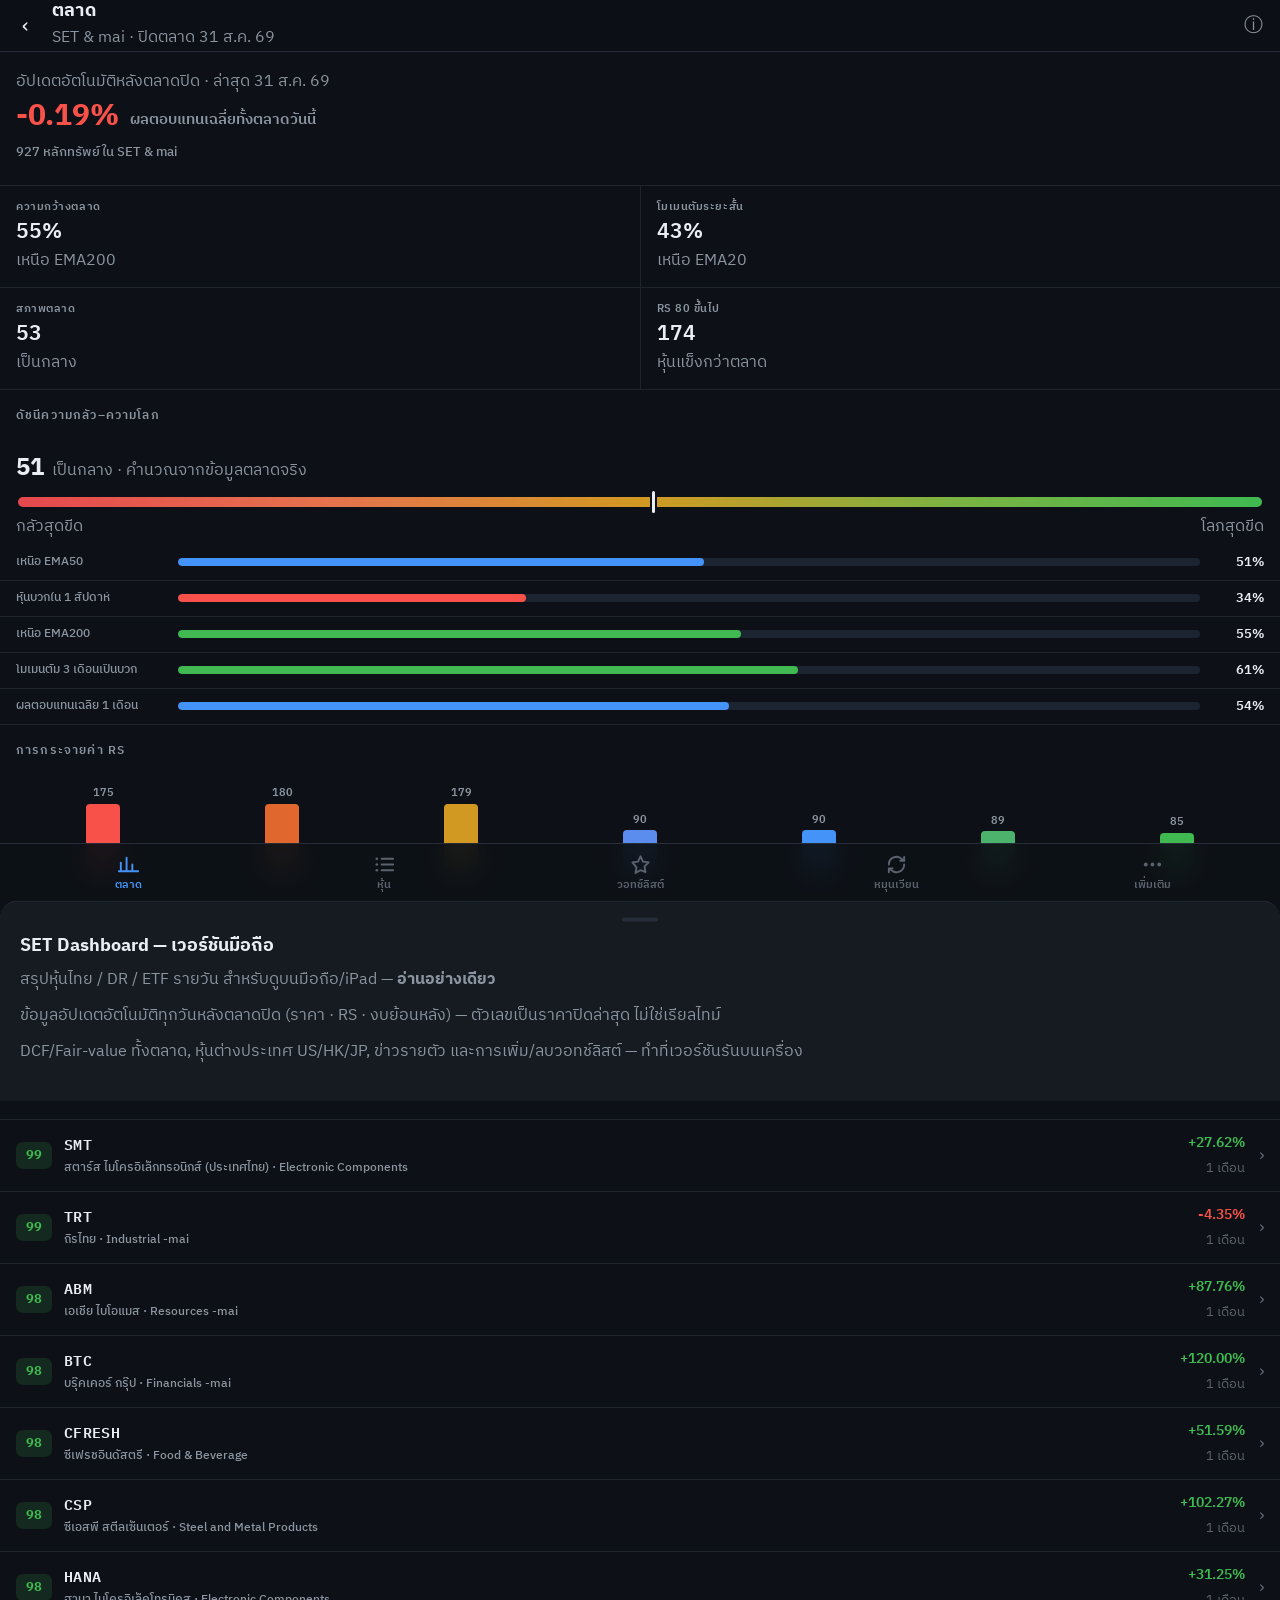
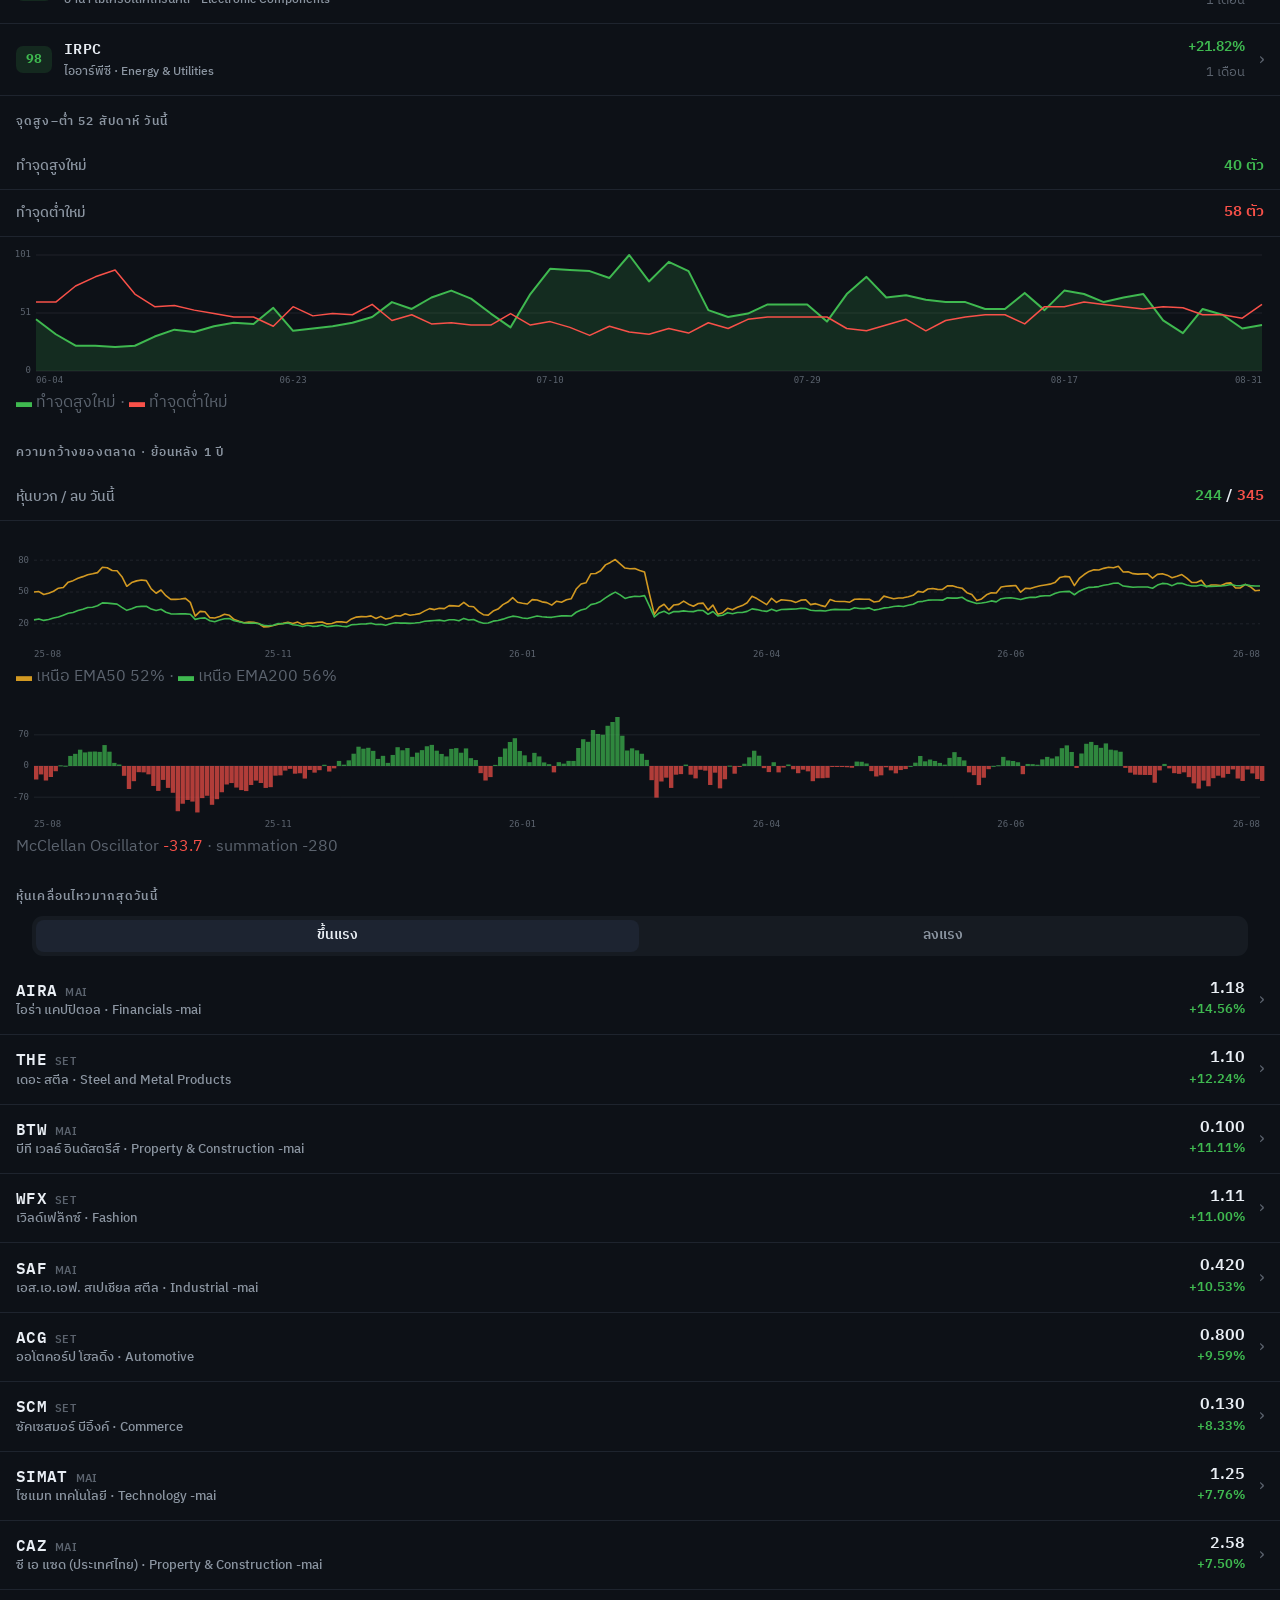
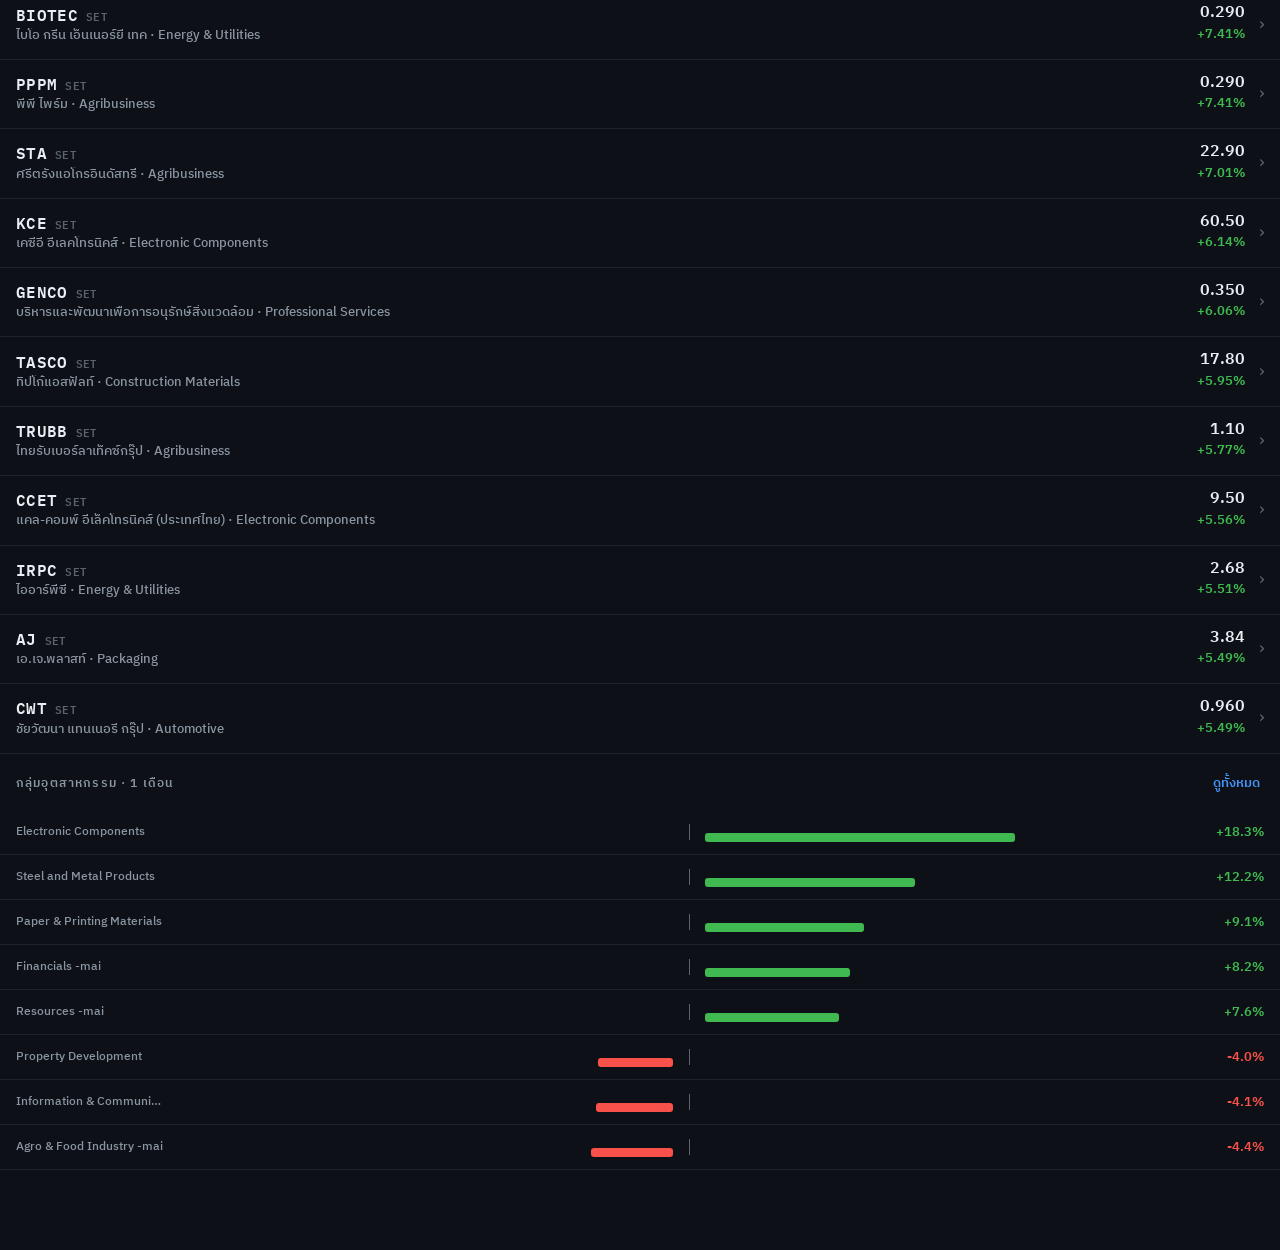
==== commit fdb07f42: "update Co-Authored-By: Claude Sonnet 5 <noreply@anthropic.com>" ====
--- a/mobile/index.html
+++ b/mobile/index.html
@@ -15,7 +15,7 @@
 <link rel="preconnect" href="https://fonts.googleapis.com">
 <link rel="preconnect" href="https://fonts.gstatic.com" crossorigin>
 <link rel="stylesheet" href="https://fonts.googleapis.com/css2?family=IBM+Plex+Sans+Thai:wght@400;500;600;700&family=IBM+Plex+Mono:wght@500;600&display=swap">
-<link rel="stylesheet" href="app.css?v=17">
+<link rel="stylesheet" href="app.css?v=21">
 </head>
 <body>
 
@@ -76,6 +76,6 @@
 
 <div class="toast" id="toast"></div>
 
-<script src="app.js?v=17"></script>
+<script src="app.js?v=21"></script>
 </body>
 </html>
--- a/mobile/app.css
+++ b/mobile/app.css
@@ -619,7 +619,7 @@
 .scr-price input{
   flex:1;min-width:0;padding:10px 12px;
   background:var(--surface);border:1px solid var(--line);border-radius:10px;
-  color:var(--text);font:500 14px/1 var(--sans);
+  color:var(--text);font:500 16px/1 var(--sans);
 }
 .scr-price input::placeholder{color:var(--text-mute)}
 
@@ -637,7 +637,8 @@
   white-space:nowrap;overflow:hidden;text-overflow:ellipsis;
 }
 .scrr .sc-fin{display:flex;flex-wrap:wrap;gap:3px 10px;margin-top:6px}
-.scrr .sc-fin b{font:600 10.5px/1.4 var(--sans);font-variant-numeric:tabular-nums;color:var(--text-dim)}
+/* สีมาจากคลาส .up/.down/.flat ที่ scrPlusRow ใส่ให้ทุก <b> — อย่าใส่ color ตรงนี้ (จะ override) */
+.scrr .sc-fin b{font:600 10.5px/1.4 var(--sans);font-variant-numeric:tabular-nums}
 .scrr .sc-r{text-align:right;flex:0 0 auto}
 .scrr .sc-px{font:600 15px/1.15 var(--sans);font-variant-numeric:tabular-nums}
 .scrr .sc-ch{display:block;margin-top:3px;font:600 12px/1.2 var(--sans);font-variant-numeric:tabular-nums}
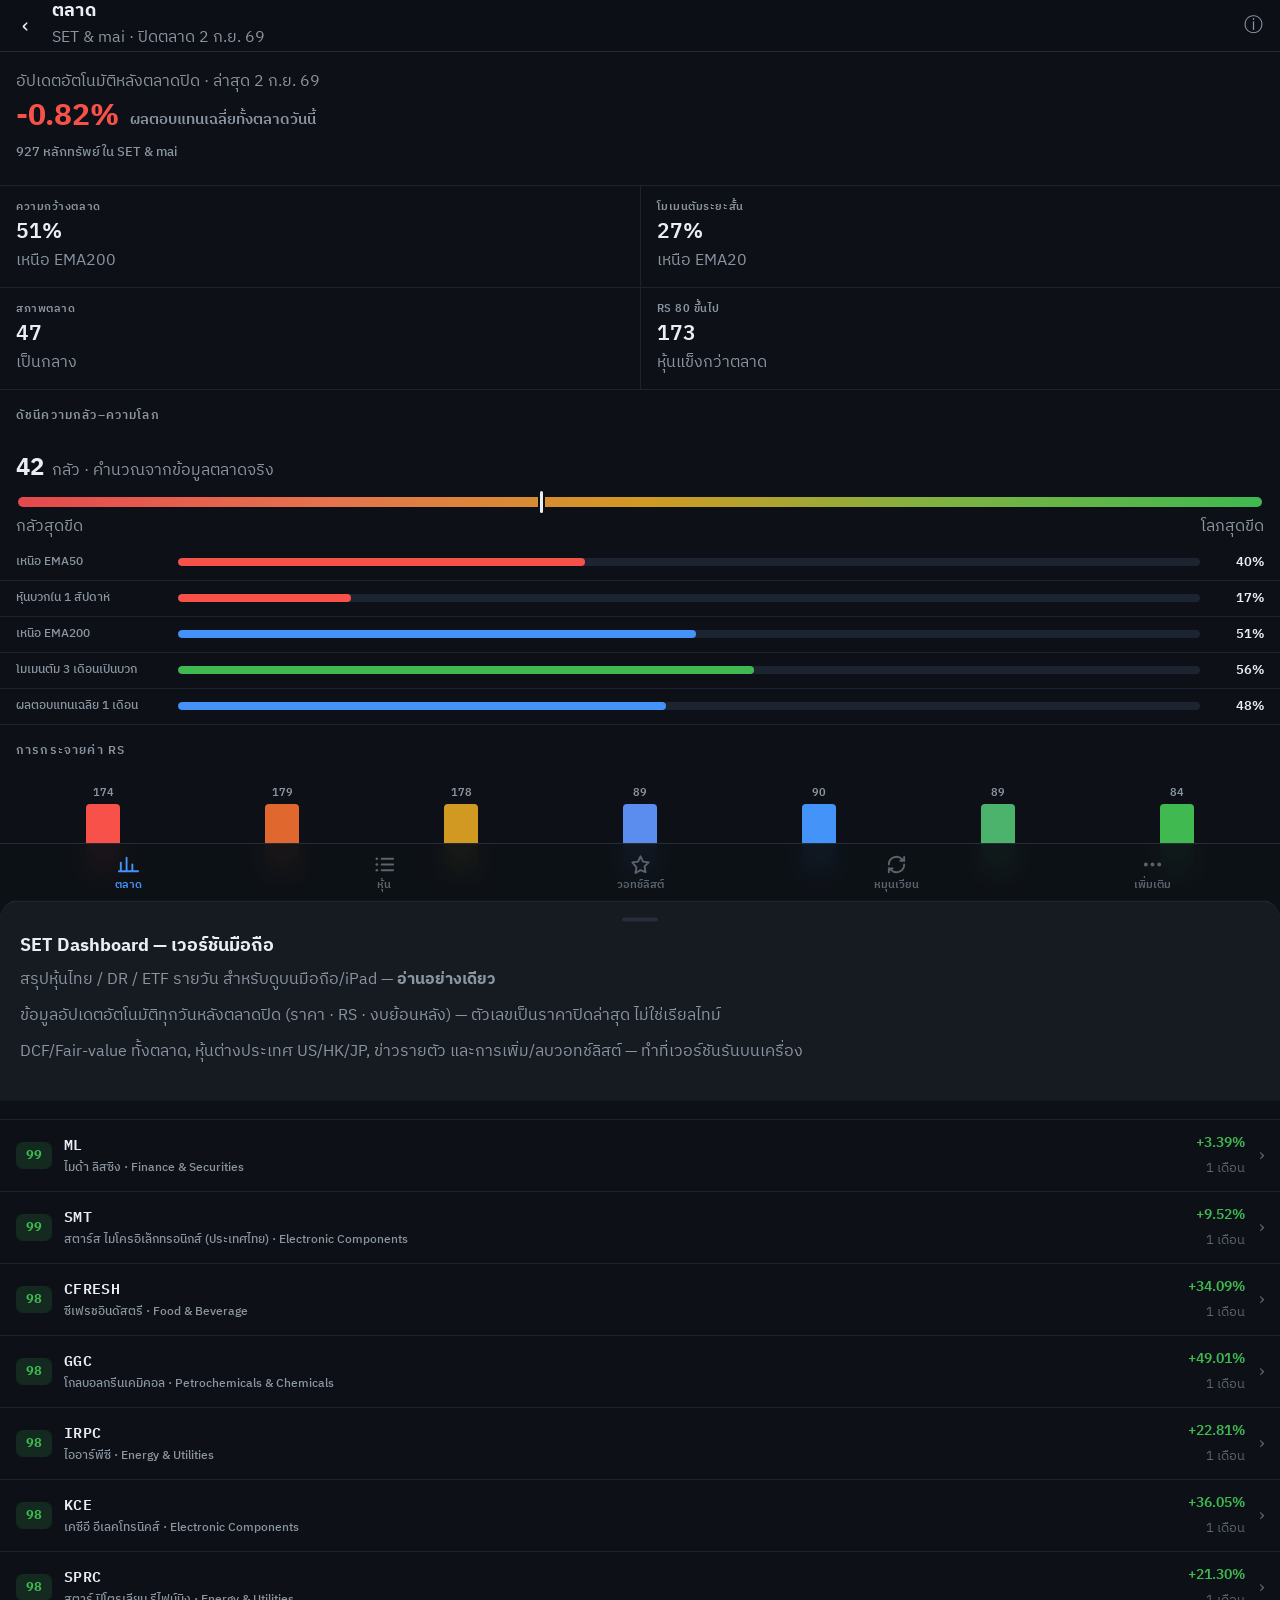
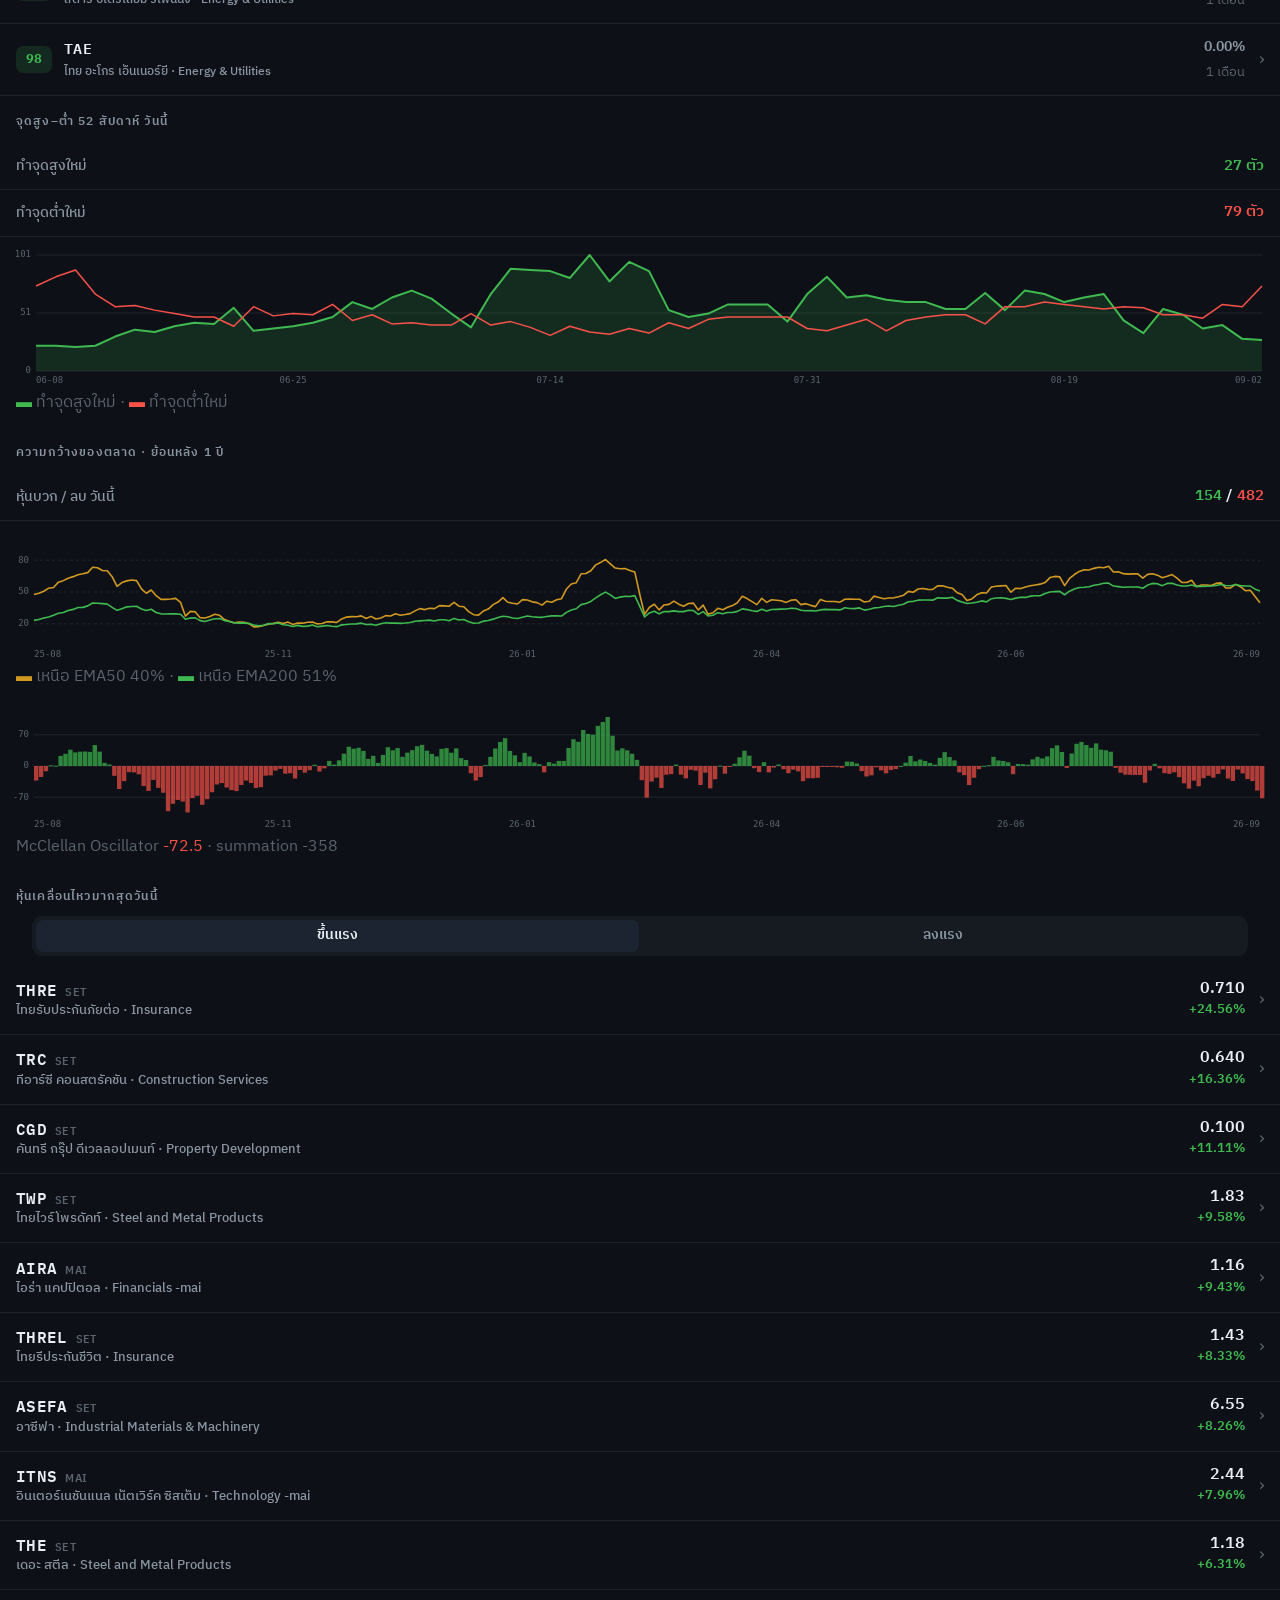
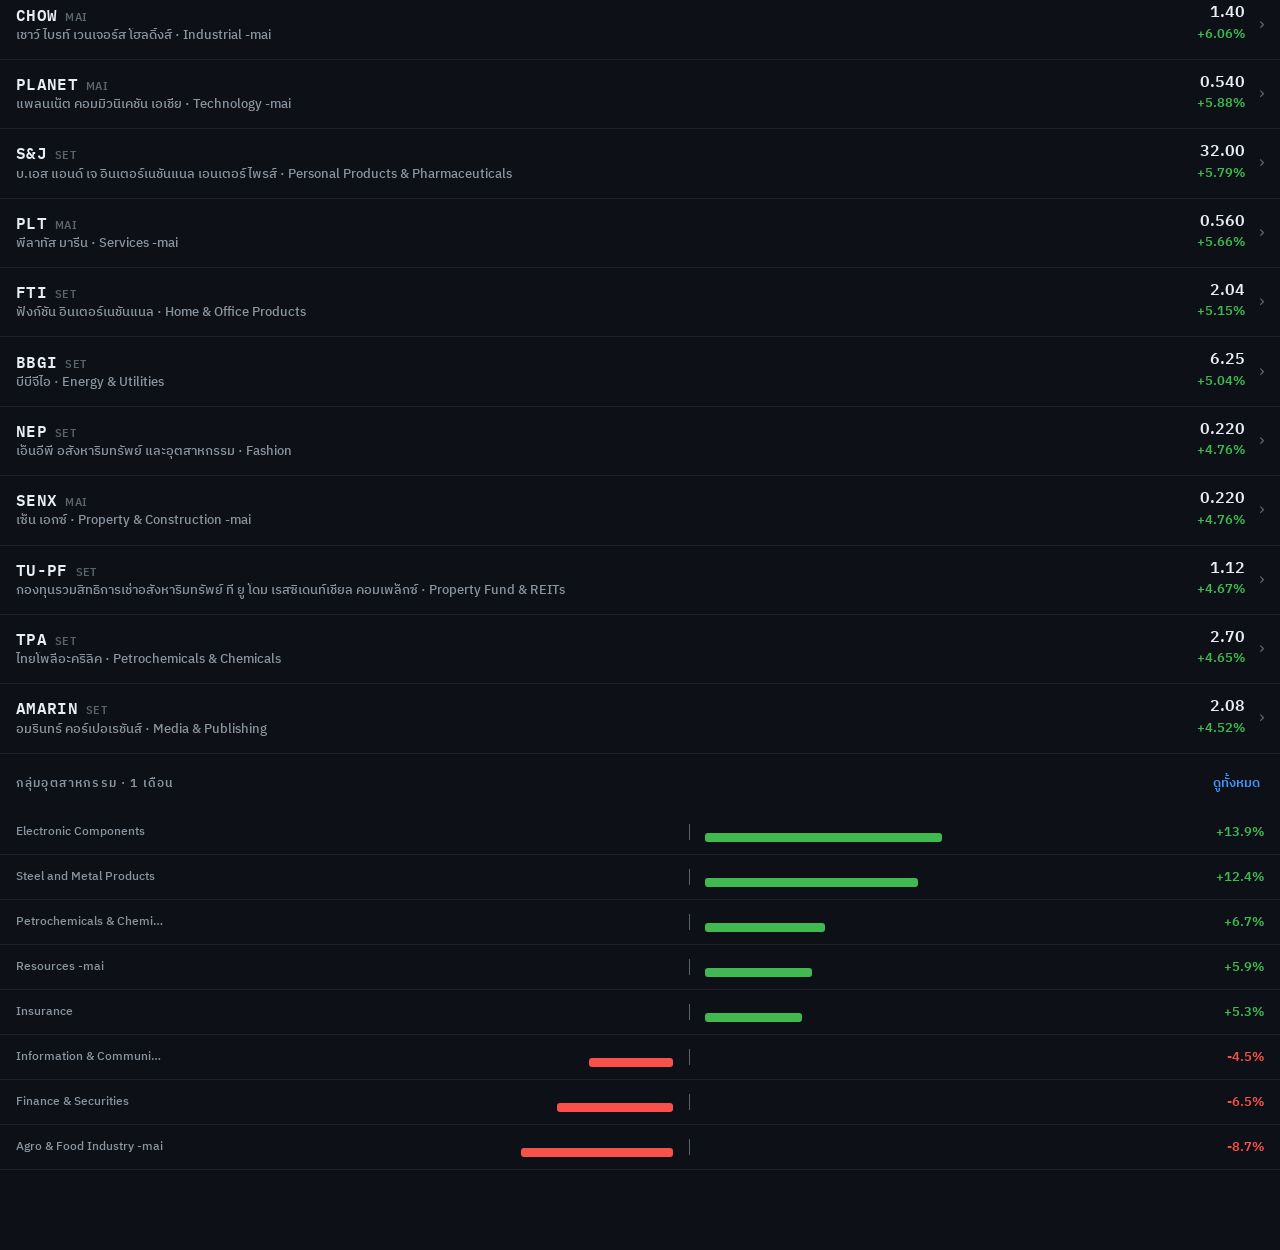
==== commit 27346a77: "update Co-Authored-By: Claude Sonnet 5 <noreply@anthropic.com>" ====
--- a/mobile/index.html
+++ b/mobile/index.html
@@ -15,7 +15,7 @@
 <link rel="preconnect" href="https://fonts.googleapis.com">
 <link rel="preconnect" href="https://fonts.gstatic.com" crossorigin>
 <link rel="stylesheet" href="https://fonts.googleapis.com/css2?family=IBM+Plex+Sans+Thai:wght@400;500;600;700&family=IBM+Plex+Mono:wght@500;600&display=swap">
-<link rel="stylesheet" href="app.css?v=21">
+<link rel="stylesheet" href="app.css?v=22">
 </head>
 <body>
 
@@ -76,6 +76,6 @@
 
 <div class="toast" id="toast"></div>
 
-<script src="app.js?v=21"></script>
+<script src="app.js?v=22"></script>
 </body>
 </html>
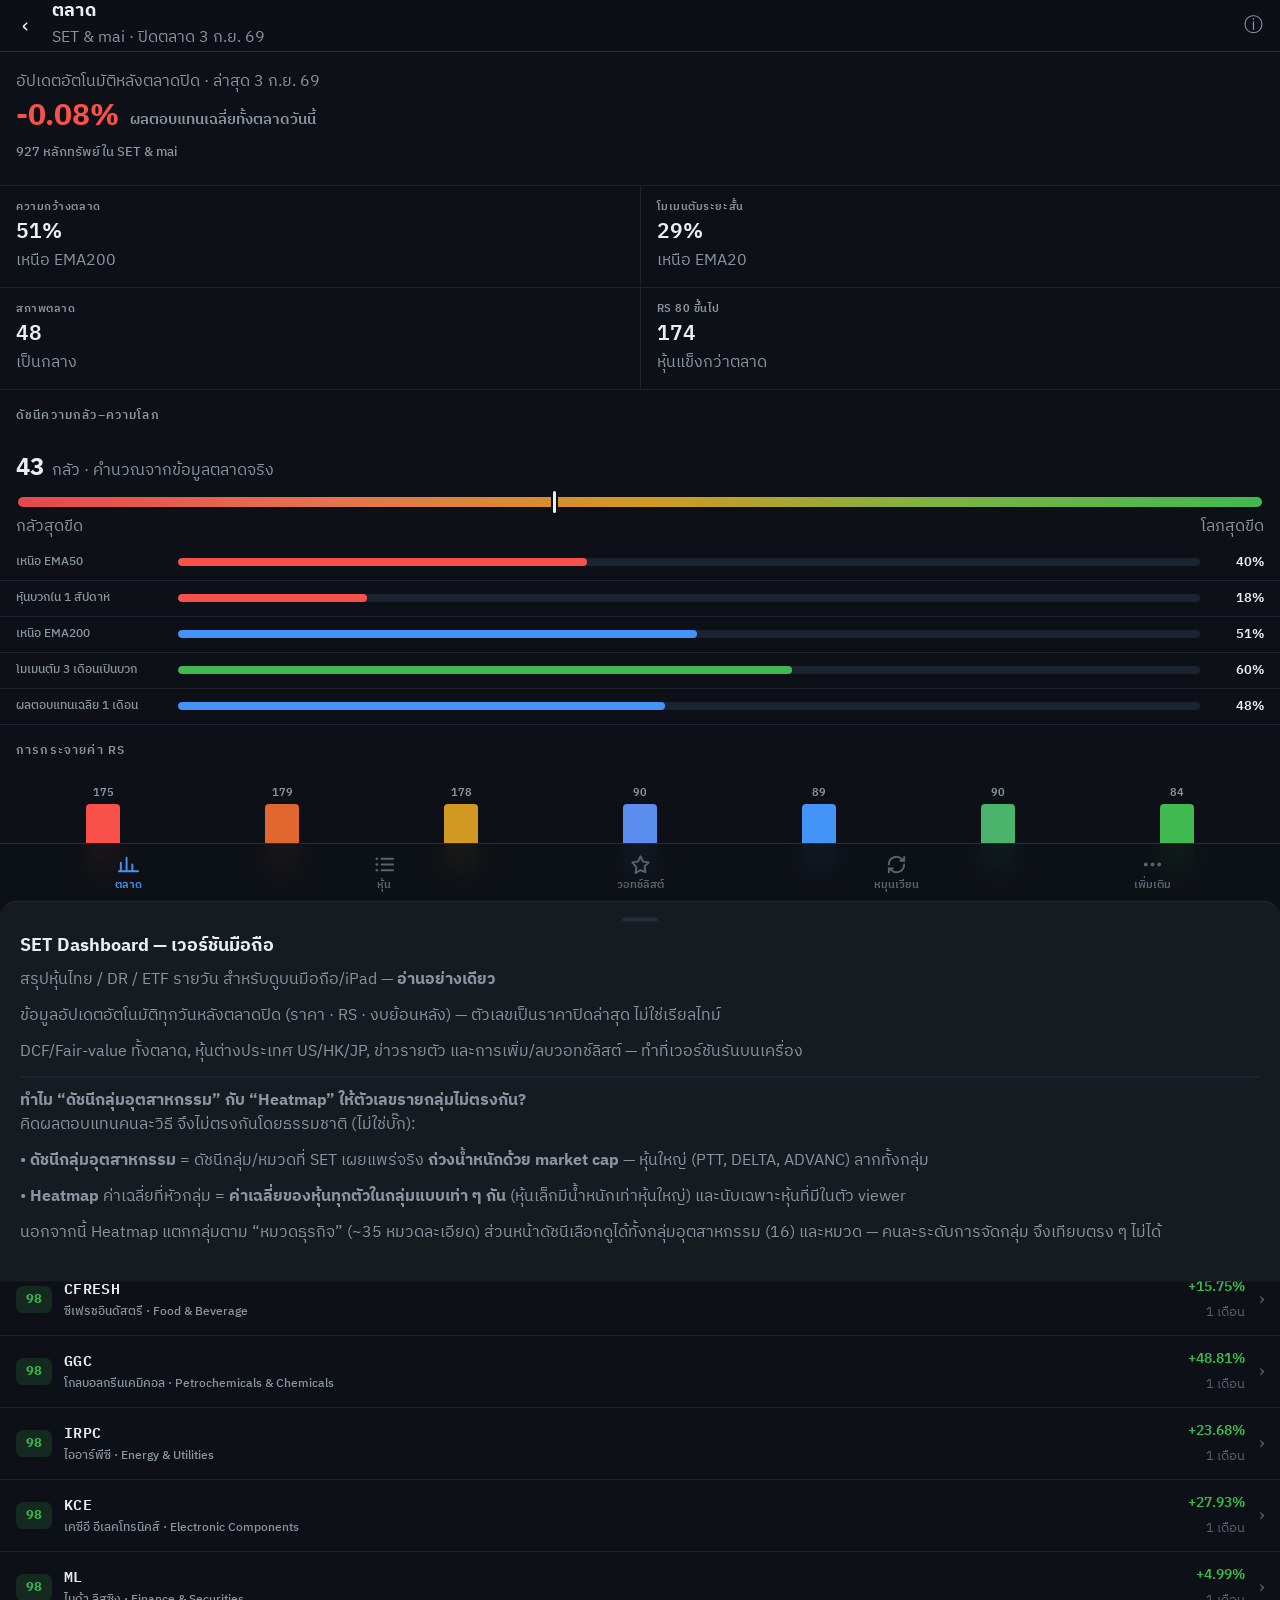
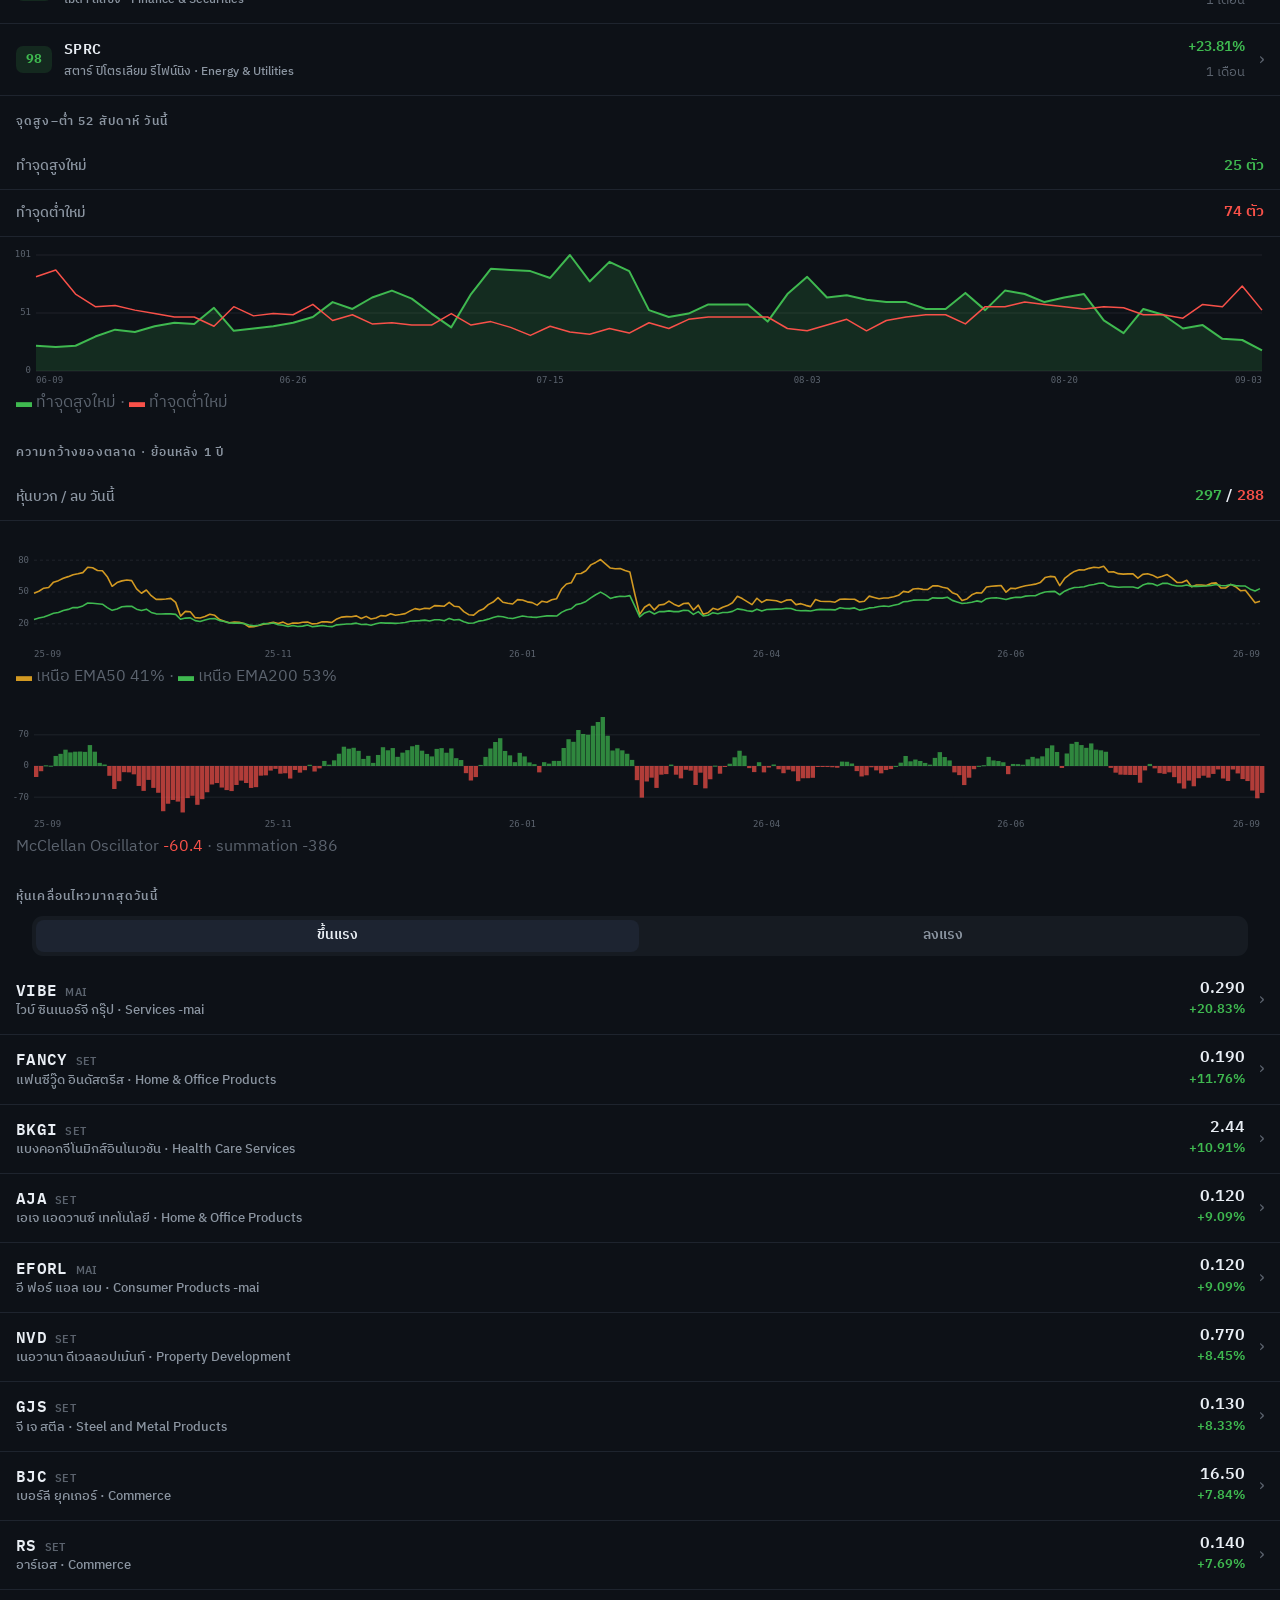
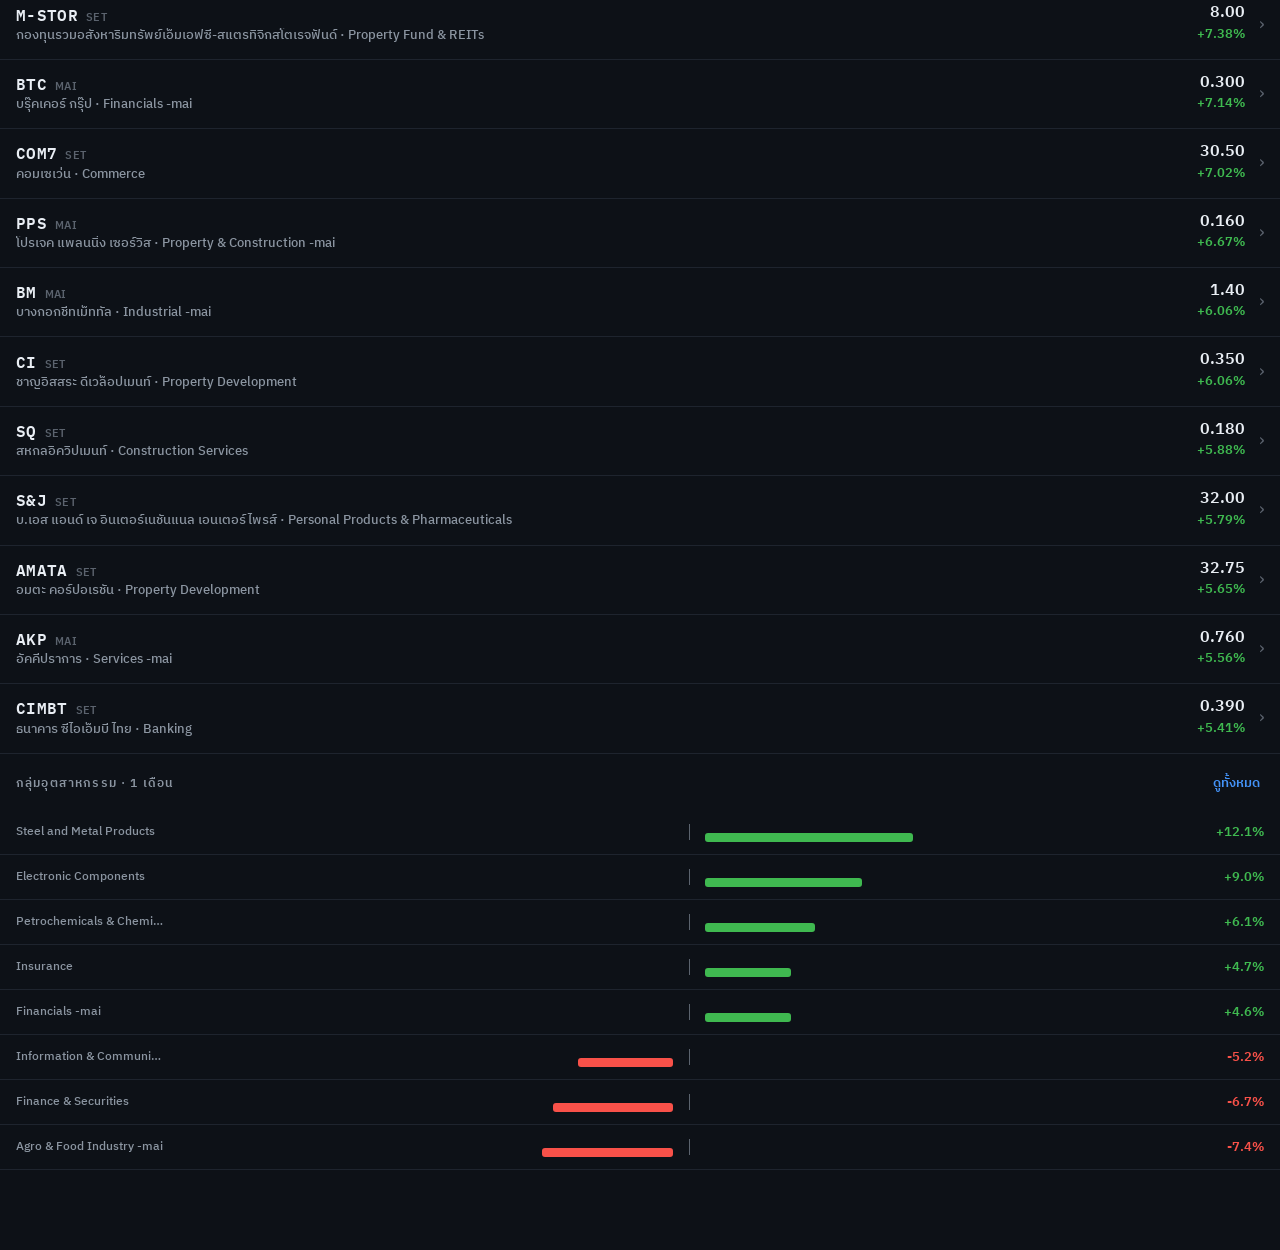
==== commit 2f06dd7e: "update Co-Authored-By: Claude Sonnet 5 <noreply@anthropic.com>" ====
--- a/mobile/index.html
+++ b/mobile/index.html
@@ -15,7 +15,7 @@
 <link rel="preconnect" href="https://fonts.googleapis.com">
 <link rel="preconnect" href="https://fonts.gstatic.com" crossorigin>
 <link rel="stylesheet" href="https://fonts.googleapis.com/css2?family=IBM+Plex+Sans+Thai:wght@400;500;600;700&family=IBM+Plex+Mono:wght@500;600&display=swap">
-<link rel="stylesheet" href="app.css?v=22">
+<link rel="stylesheet" href="app.css?v=23">
 </head>
 <body>
 
@@ -72,10 +72,15 @@
   <p>สรุปหุ้นไทย / DR / ETF รายวัน สำหรับดูบนมือถือ/iPad — <b>อ่านอย่างเดียว</b></p>
   <p>ข้อมูลอัปเดตอัตโนมัติทุกวันหลังตลาดปิด (ราคา · RS · งบย้อนหลัง) — ตัวเลขเป็นราคาปิดล่าสุด ไม่ใช่เรียลไทม์</p>
   <p>DCF/Fair-value ทั้งตลาด, หุ้นต่างประเทศ US/HK/JP, ข่าวรายตัว และการเพิ่ม/ลบวอทช์ลิสต์ — ทำที่เวอร์ชันรันบนเครื่อง</p>
+  <p style="border-top:1px solid var(--line);padding-top:12px"><b>ทำไม “ดัชนีกลุ่มอุตสาหกรรม” กับ “Heatmap” ให้ตัวเลขรายกลุ่มไม่ตรงกัน?</b><br>
+  คิดผลตอบแทนคนละวิธี จึงไม่ตรงกันโดยธรรมชาติ (ไม่ใช่บั๊ก):</p>
+  <p>• <b>ดัชนีกลุ่มอุตสาหกรรม</b> = ดัชนีกลุ่ม/หมวดที่ SET เผยแพร่จริง <b>ถ่วงน้ำหนักด้วย market cap</b> — หุ้นใหญ่ (PTT, DELTA, ADVANC) ลากทั้งกลุ่ม</p>
+  <p>• <b>Heatmap</b> ค่าเฉลี่ยที่หัวกลุ่ม = <b>ค่าเฉลี่ยของหุ้นทุกตัวในกลุ่มแบบเท่า ๆ กัน</b> (หุ้นเล็กมีน้ำหนักเท่าหุ้นใหญ่) และนับเฉพาะหุ้นที่มีในตัว viewer</p>
+  <p>นอกจากนี้ Heatmap แตกกลุ่มตาม “หมวดธุรกิจ” (~35 หมวดละเอียด) ส่วนหน้าดัชนีเลือกดูได้ทั้งกลุ่มอุตสาหกรรม (16) และหมวด — คนละระดับการจัดกลุ่ม จึงเทียบตรง ๆ ไม่ได้</p>
 </aside>
 
 <div class="toast" id="toast"></div>
 
-<script src="app.js?v=22"></script>
+<script src="app.js?v=23"></script>
 </body>
 </html>
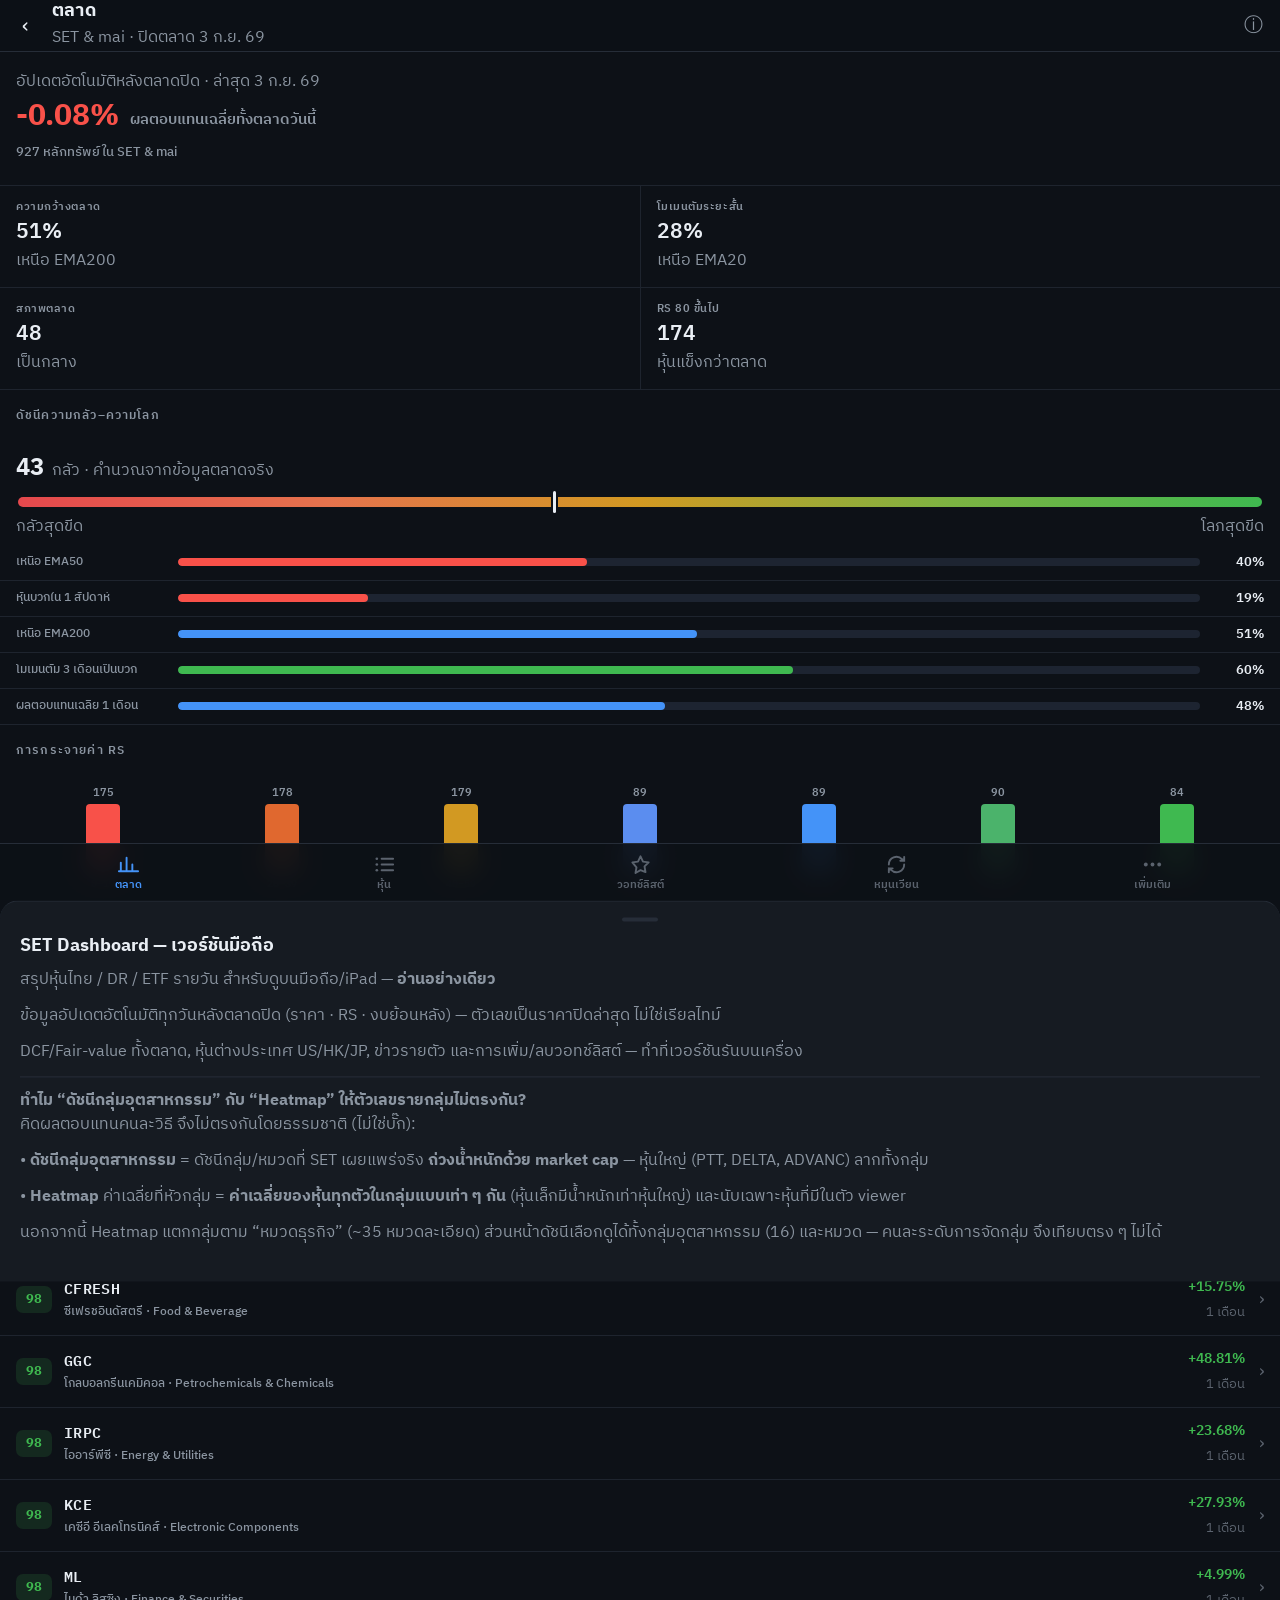
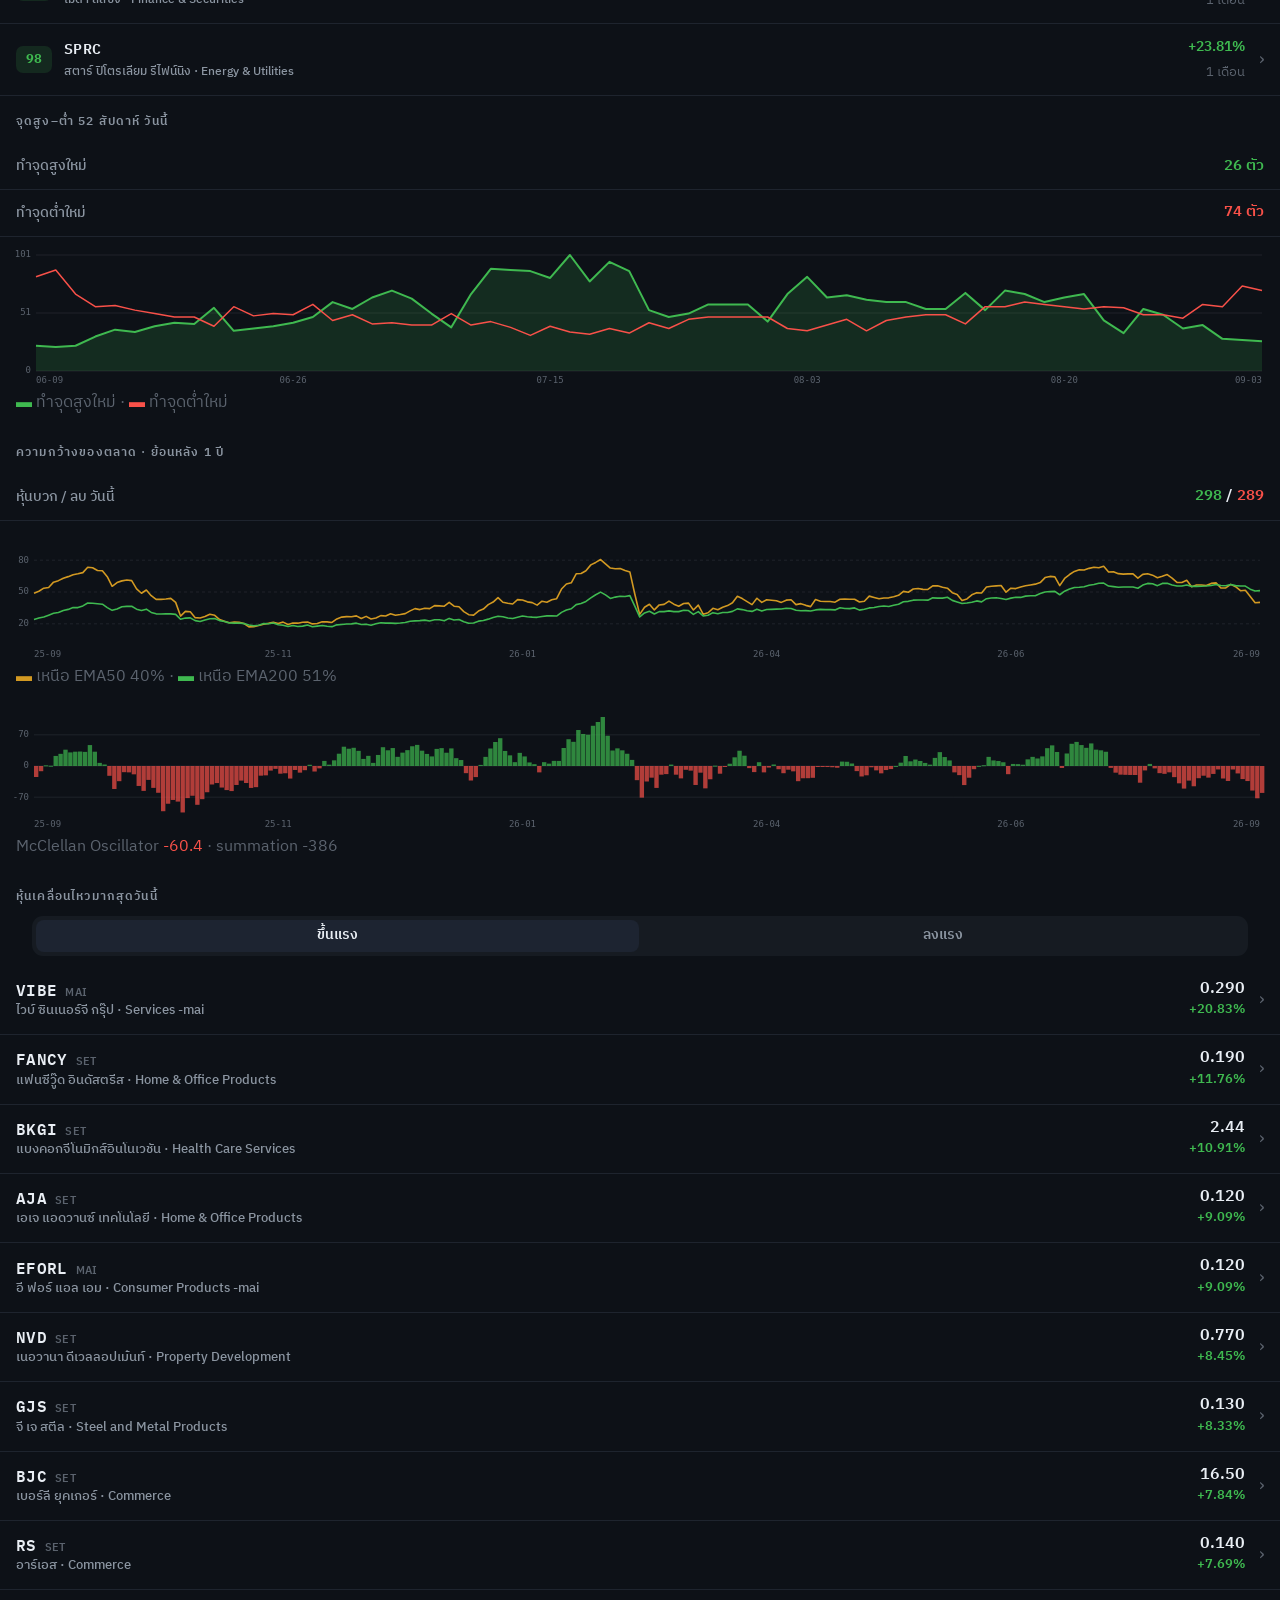
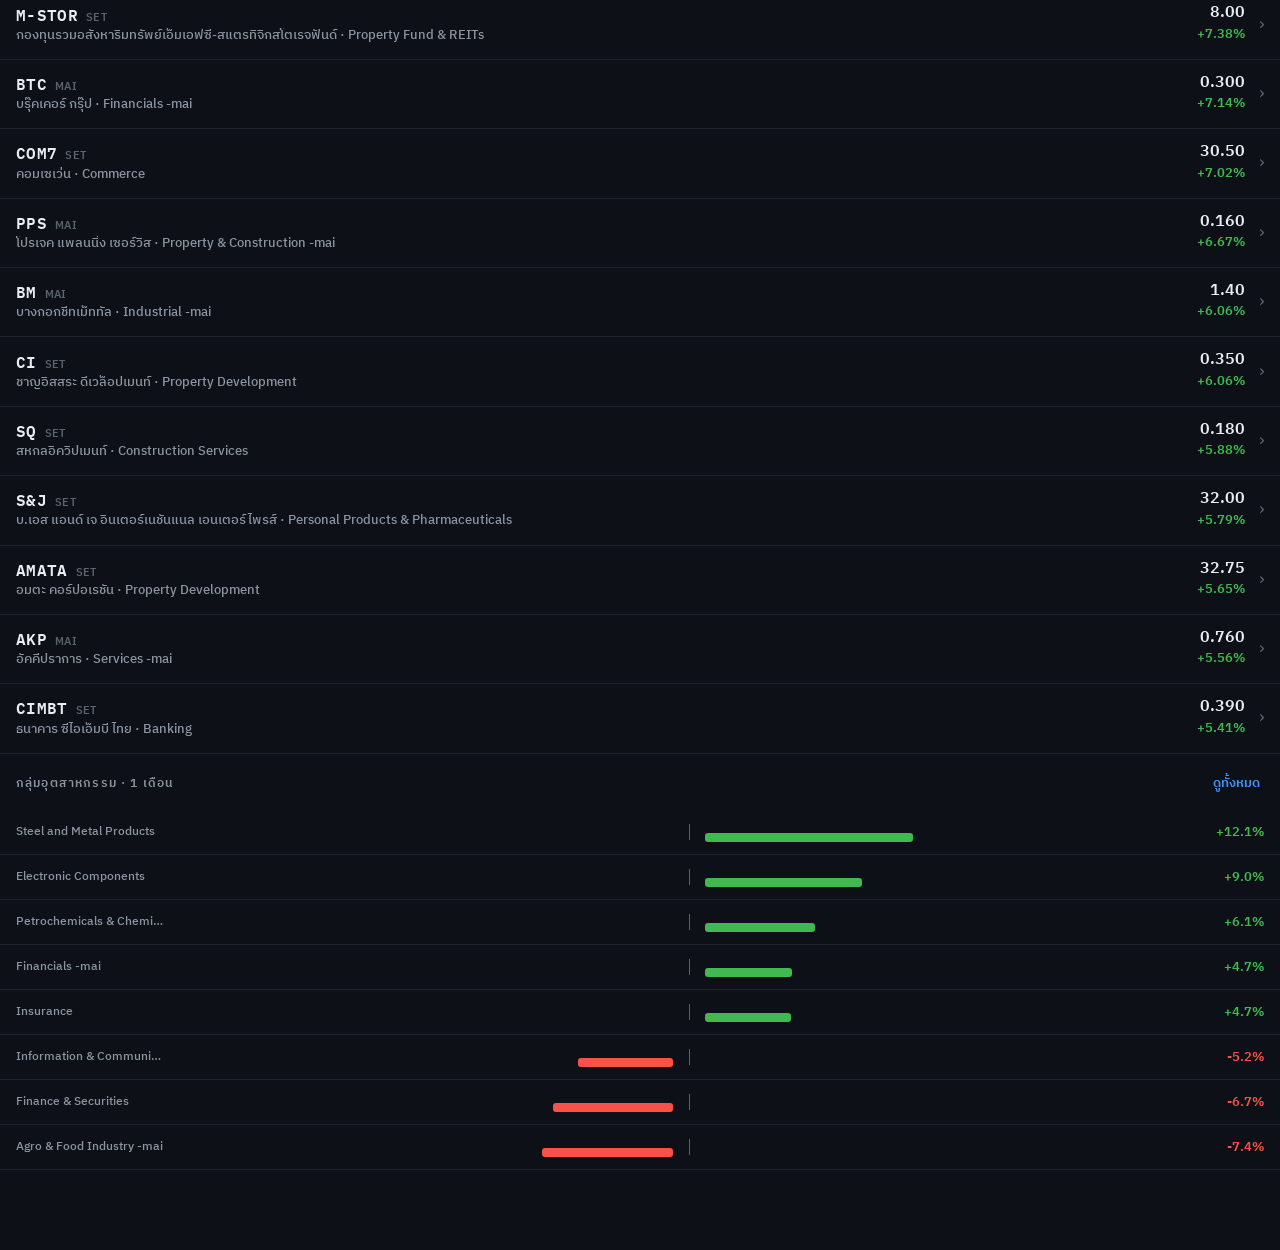
==== commit be619348: "mobile: restore scroll position when returning from stock detail Every mobile menu shares one SPA go" ====
--- a/mobile/index.html
+++ b/mobile/index.html
@@ -15,7 +15,7 @@
 <link rel="preconnect" href="https://fonts.googleapis.com">
 <link rel="preconnect" href="https://fonts.gstatic.com" crossorigin>
 <link rel="stylesheet" href="https://fonts.googleapis.com/css2?family=IBM+Plex+Sans+Thai:wght@400;500;600;700&family=IBM+Plex+Mono:wght@500;600&display=swap">
-<link rel="stylesheet" href="app.css?v=23">
+<link rel="stylesheet" href="app.css?v=24">
 </head>
 <body>
 
@@ -81,6 +81,6 @@
 
 <div class="toast" id="toast"></div>
 
-<script src="app.js?v=23"></script>
+<script src="app.js?v=24"></script>
 </body>
 </html>
